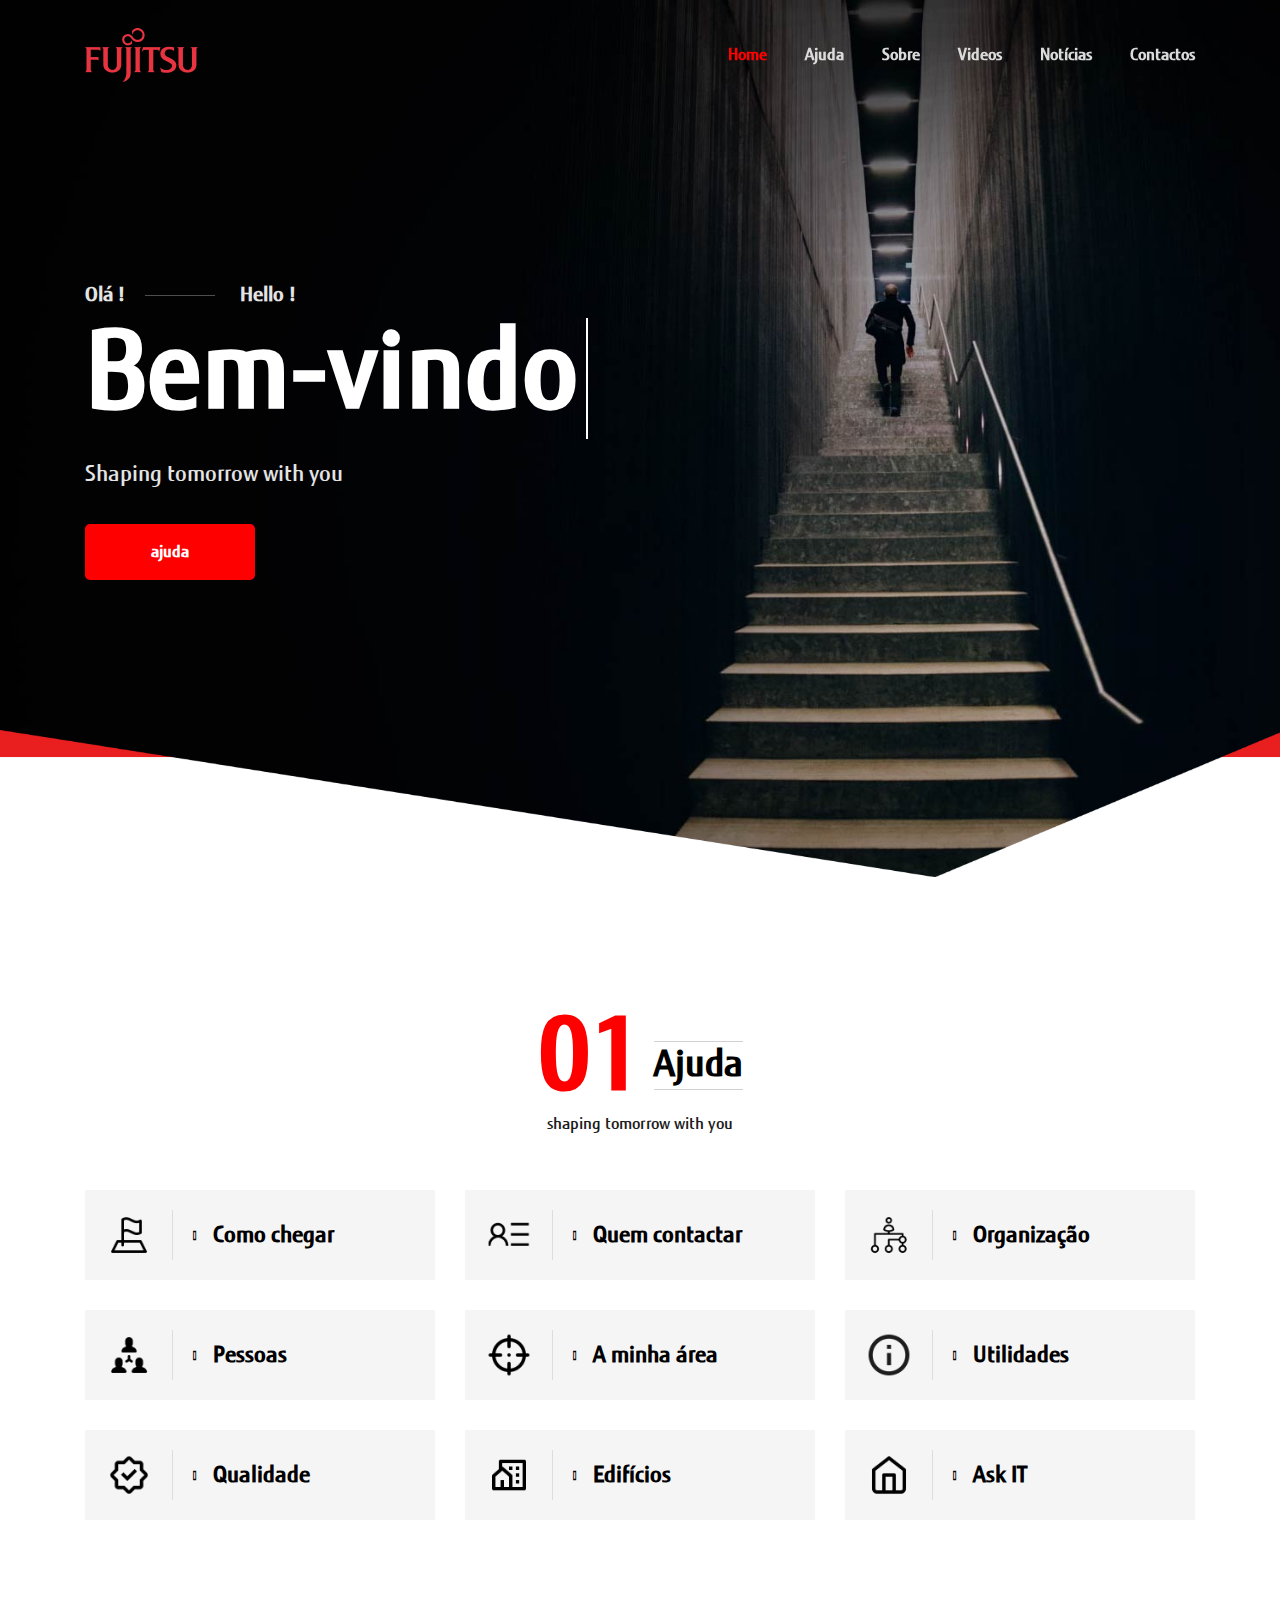
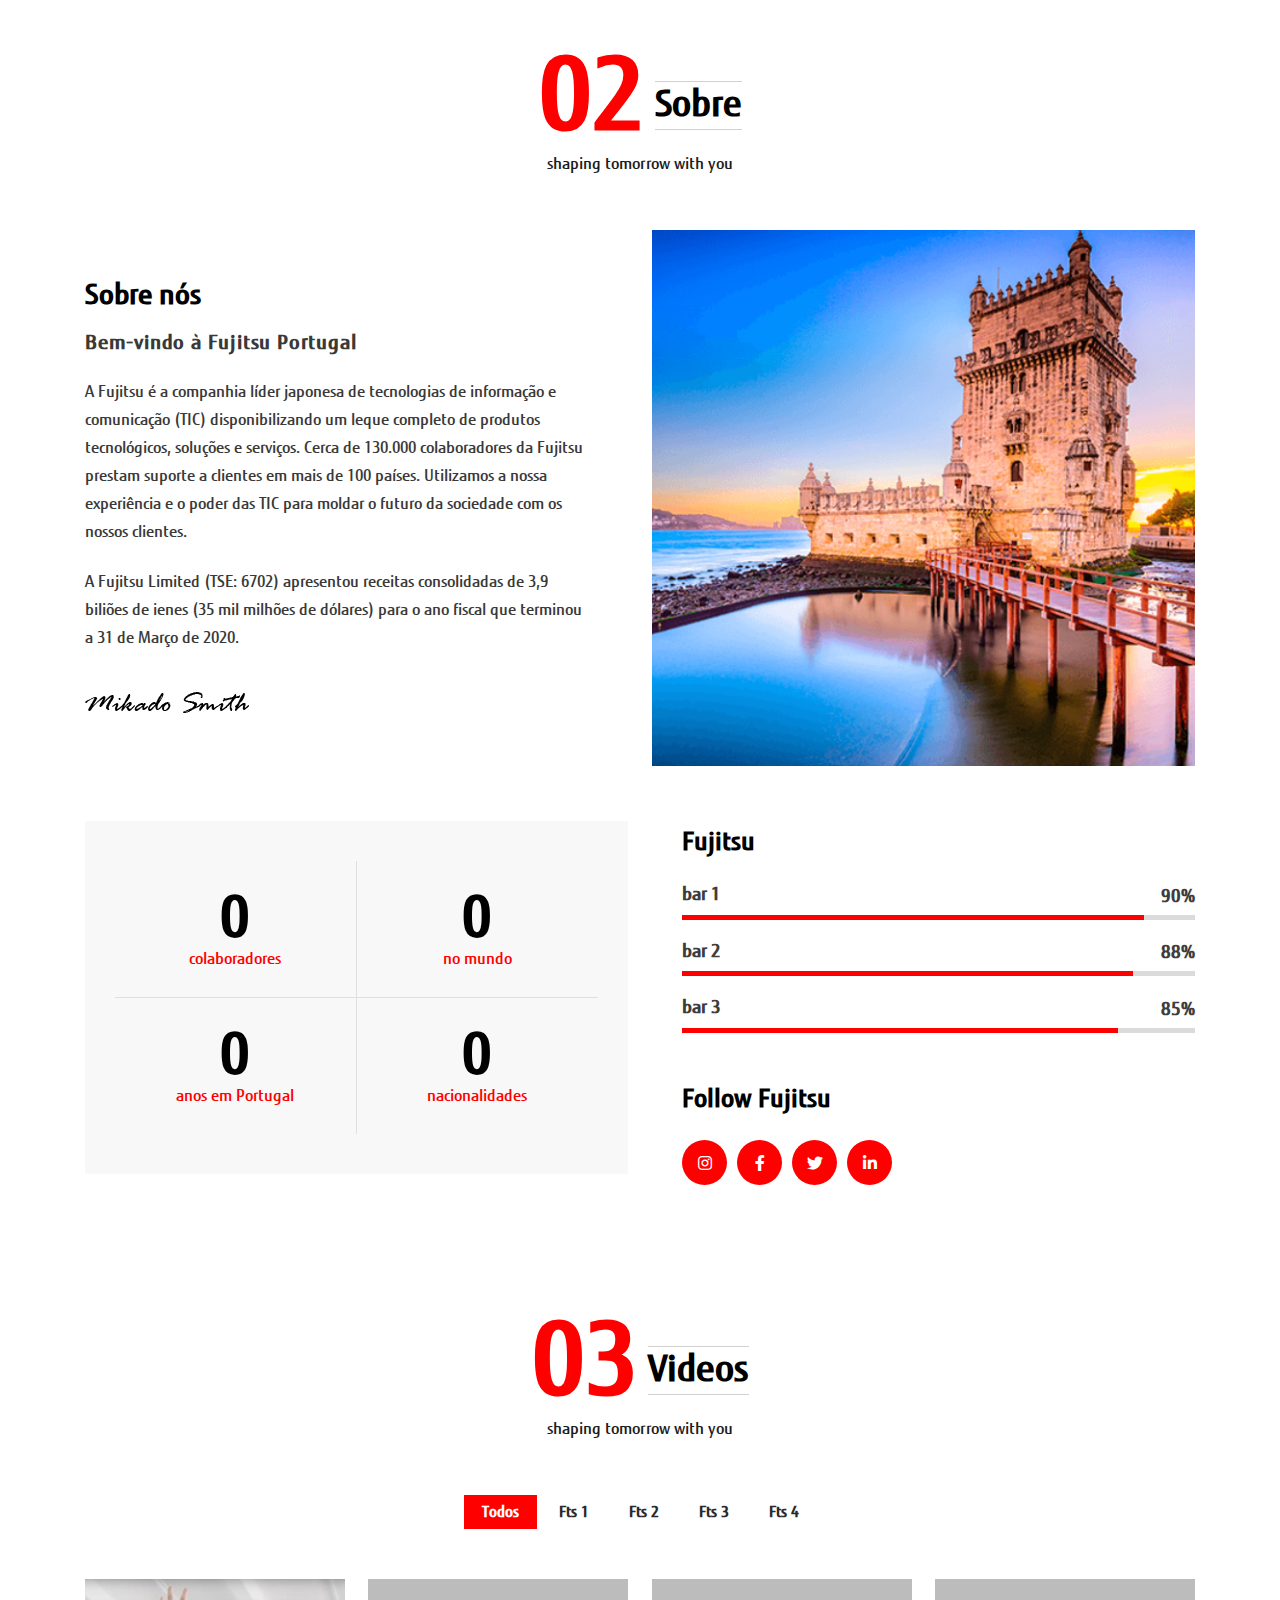
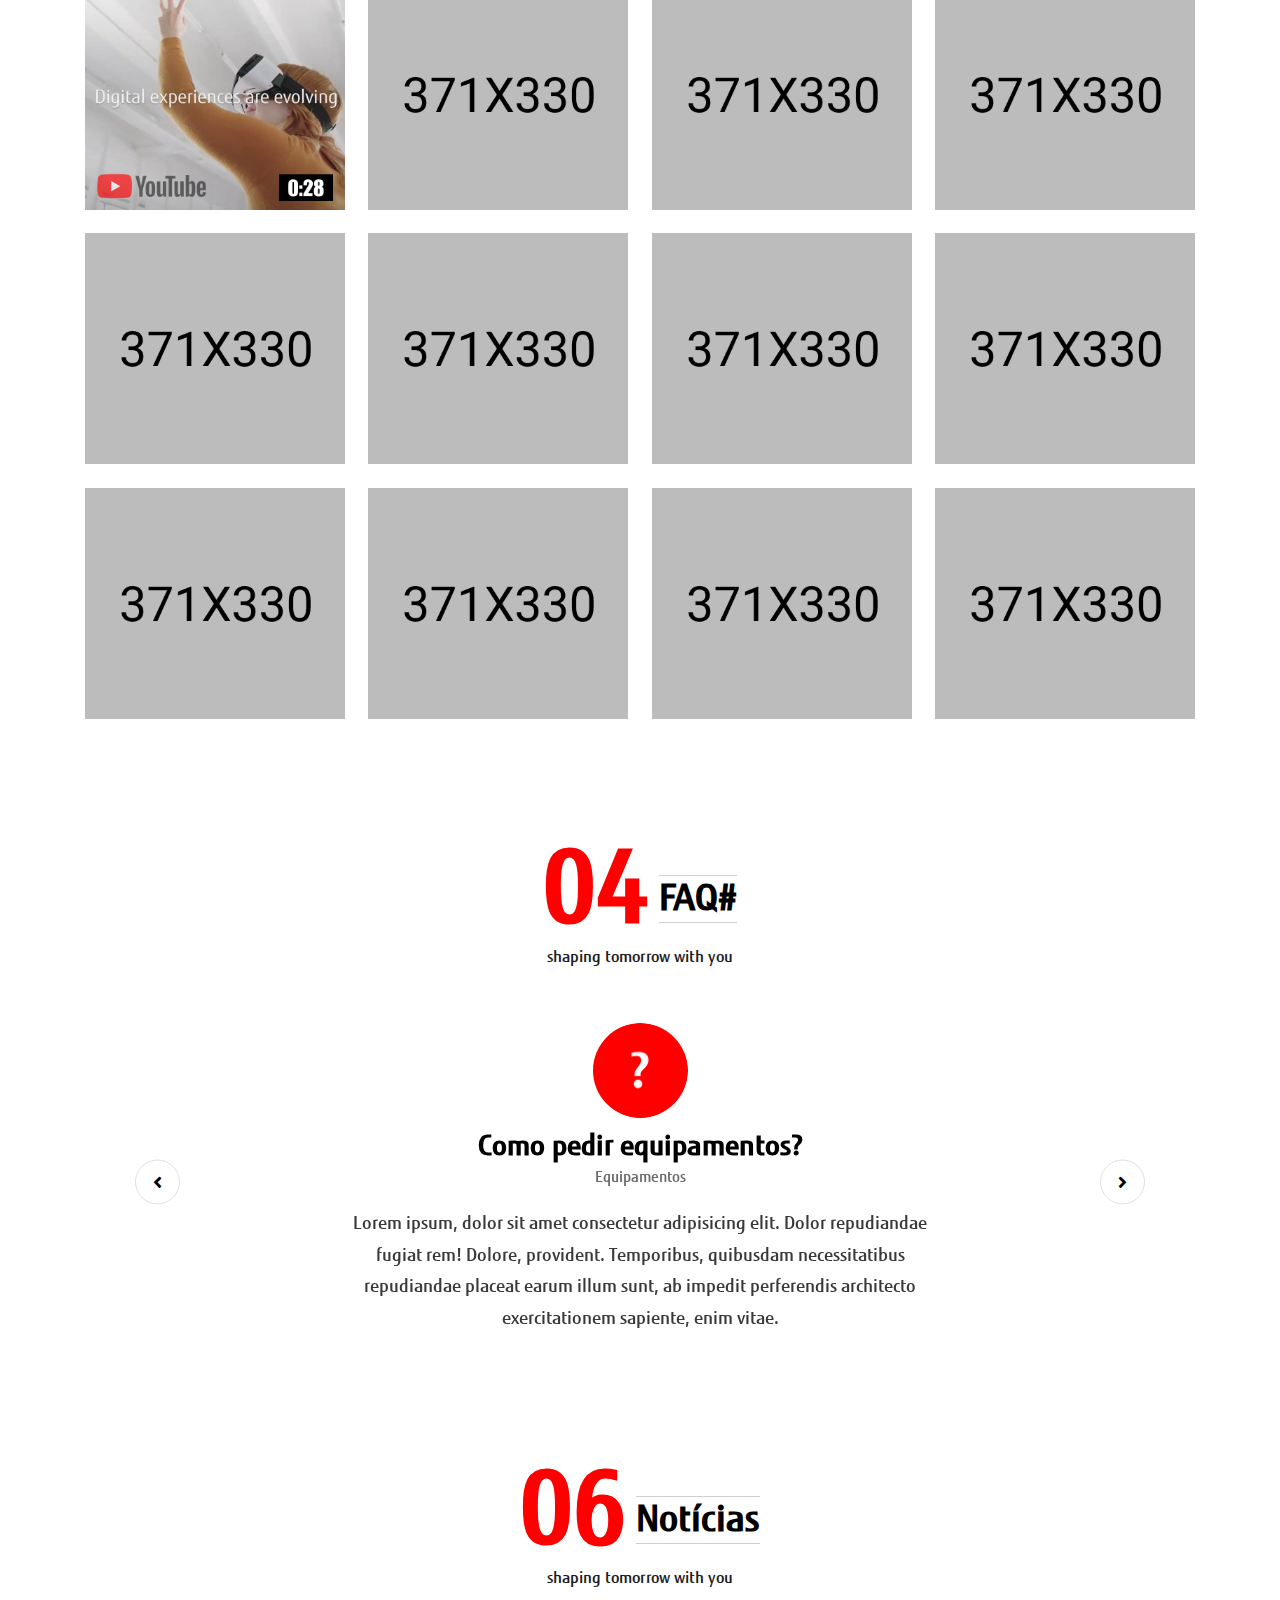
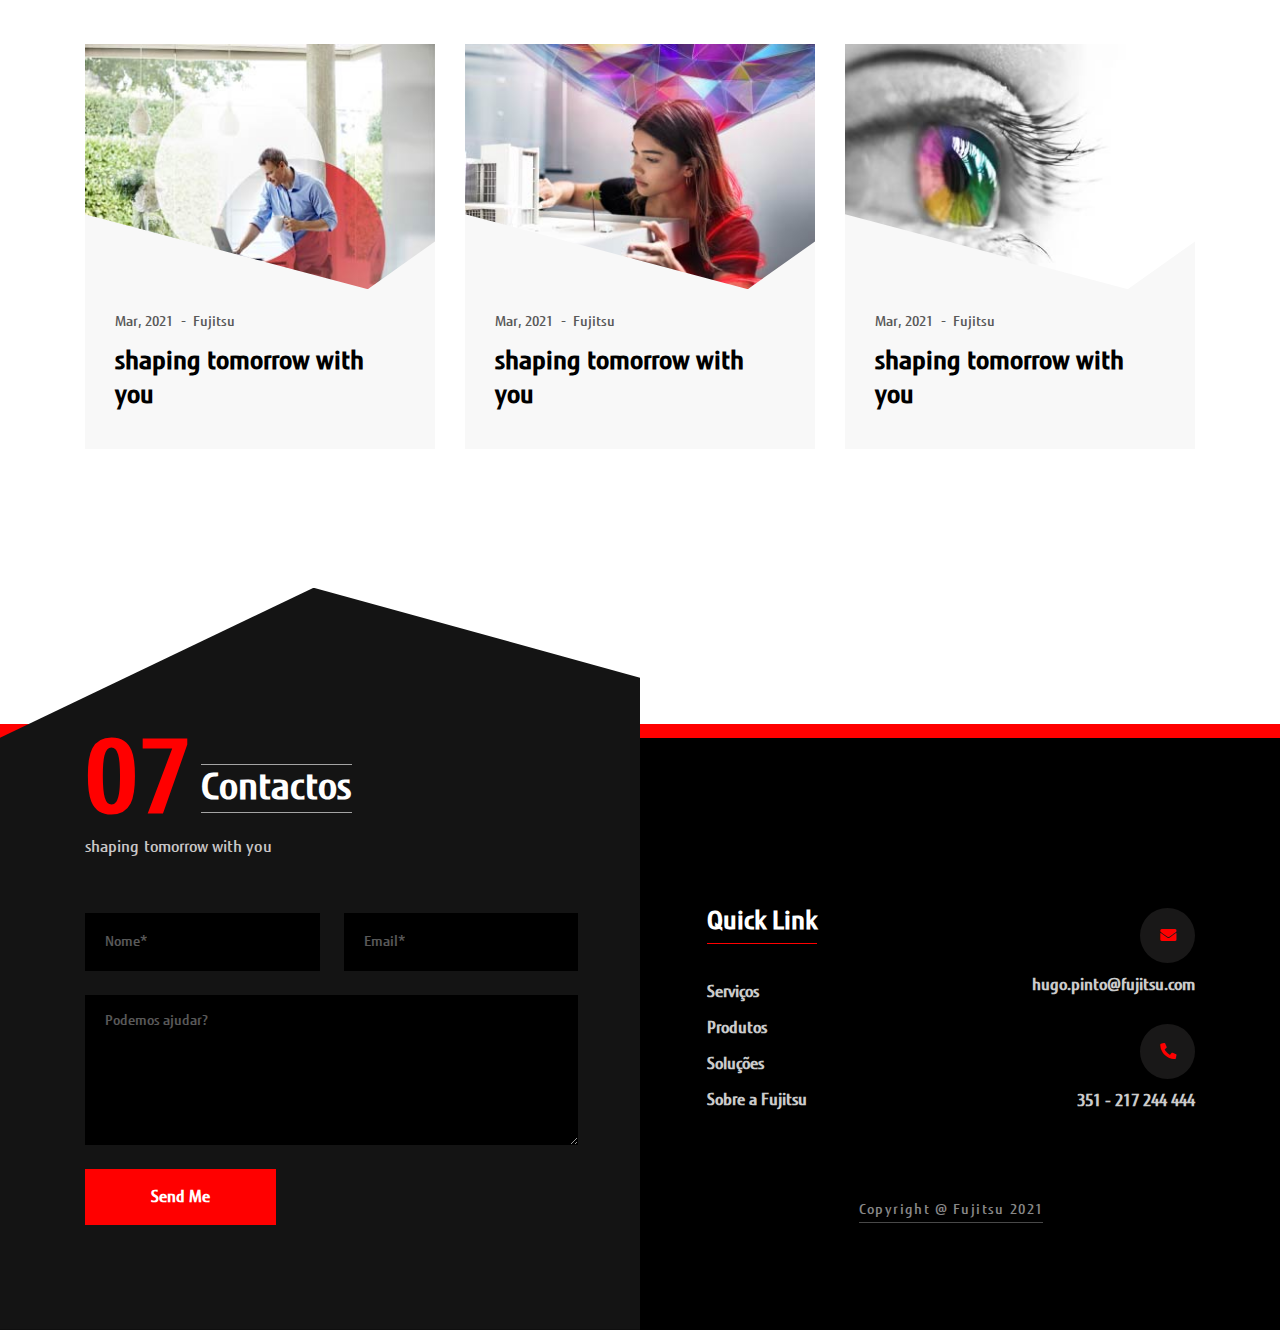
==== Onboarding/index.html @ 0681889c "Commit VIII" ====
<!DOCTYPE html>
<html lang="en">

<head>
	<!-- Basic Page Needs
    ================================================== -->
	<meta charset="utf-8" />
	<meta http-equiv="X-UA-Compatible" content="IE=edge" />

	<!-- Specific Meta
    ================================================== -->
	<meta name="viewport" content="width=device-width, initial-scale=1, maximum-scale=1" />
	<meta name="description" content="Intimate is a One Page Personal & Agency Portfolio Template." />
	<meta name="keywords"
		content="HTML5, Template, Design, agency, blog, business, clean, creative, marketing, modern, multipurpose, portfolio, seo, startup, studio, trending" />

	<!-- Titles
    ================================================== -->
	<title>Fujitsu Onboarding</title>

	<!-- Favicons
    ================================================== -->
	<link rel="shortcut icon" href="assets/images/favicon.png" />
	<link rel="apple-touch-icon" sizes="72x72" href="assets/images/android-icon-72x72.png" />
	<link rel="apple-touch-icon" sizes="114x114" href="assets/images/apple-icon-144x144.png" />

	<!-- Custom Font
	================================================== -->
	<link
		href="https://fonts.googleapis.com/css2?family=Dosis:wght@400;500;600;700;800&family=Inter:wght@400;500;600;700&display=swap"
		rel="stylesheet">

	<!-- CSS
    ================================================== -->
	<link rel="stylesheet" href="assets/css/bootstrap.min.css" />
	<link rel="stylesheet" href="assets/css/owl.carousel.min.css" />
	<link rel="stylesheet" href="assets/css/simple-scrollbar.css" />
	<link rel="stylesheet" href="assets/css/odometer-theme-default.css" />
	<link rel="stylesheet" href="assets/css/fontawesome.all.min.css" />

	<link rel="stylesheet" href="../css/transition.css" />


	<style>
		@font-face {
			src: url(../font/FujitsuSansMedium.ttf);
			font-family: "FujitsuSansMedium";
		}
	</style>

	<!-- This style use for this page -->
	<link rel="stylesheet" href="assets/css/jquery.animatedheadline.css" />

	<link rel="stylesheet" href="assets/css/style.css" />

	<script src="assets/js/modernizr.min.js"></script>
</head>

<body data-bs-spy="scroll" data-bs-target=".navigation-area">
	<!--~~~~~~~~~~~~~~~~~~~~~~~~~~~~~~~~~~~~~~~
		Start Site Header
	~~~~~~~~~~~~~~~~~~~~~~~~~~~~~~~~~~~~~~~~-->
	<header class="site-header default-header-style sticky">
		<div class="container">
			<div class="row align-items-center">
				<div class="col-12">
					<div class="navigation-area">
						<!-- Site Branding -->
						<div class="site-branding">
							<a href="index.html">
								<img src="assets/images/logo/logo.png" alt="Site Logo" />
							</a>
						</div><!--  /.site-branding -->

						<!-- Site Navigation -->
						<div class="site-navigation">
							<nav class="navigation">
								<!-- Main Menu -->
								<div class="menu-wrapper">
									<div class="menu-content">
										<ul class="mainmenu">
											<li>
												<a class="nav-link" href="#hero-block">Home</a>
											</li>
											<li>
												<a class="nav-link" href="#service-block">Ajuda</a>
											</li>
											<li>
												<a class="nav-link" href="#about-block">Sobre</a>
											</li>
											<li>
												<a class="nav-link" href="#portfolio-block">Videos</a>
											</li>
											<li>
												<a class="nav-link" href="#blog-block">Notícias</a>
											</li>
											<li>
												<a class="nav-link" href="#contact-block">Contactos</a>
											</li>
										</ul> <!-- /.menu-list -->
									</div> <!-- /.hours-content-->
								</div><!-- /.menu-wrapper -->
							</nav>
						</div><!-- /.site-navigation -->
						<div class="hamburger-menus">
							<span></span>
							<span></span>
							<span></span>
						</div><!-- /.hamburger-menus -->
					</div><!-- /.navigation-area -->
				</div><!-- /.col-12 -->
			</div><!-- /.row -->
		</div><!-- /.container-fluid -->
		<div class="mobile-sidebar-menu sidebar-menu">
			<!-- 	<div class="overlaybg"></div>-->
		</div>
	</header>
	<!--~~./ end site header ~~-->

	<!--********************************************************-->
	<!--********************* SITE CONTENT *********************-->
	<!--********************************************************-->
	<div class="site-content">
		<!--~~~~~~~~~~~~~~~~~~~~~~~~~~~~~~~~~~~~~~~
				Hero Block
		~~~~~~~~~~~~~~~~~~~~~~~~~~~~~~~~~~~~~~~~-->
		<div id="hero-block" class="hero-block personal-home bg-image text-rotate-version"
			style="background-image: url('assets/images/bg/hero-bg-8_B.jpg');">
			<div class="waves-effect bottom" style="background-image: url('assets/images/others/shape_B.png');">
			</div>
			<div class="container">
				<div class="row">
					<div class="col-lg-9">
						<div class="hero-content-area">
							<div class="hero-desc">
								Olá !<span></span> Hello !
							</div>
							<h1 class="hero-title cd-headline clip">
								<span class="cd-words-wrapper">
									<b class="is-visible">Bem-vindo</b>
									<b>Welcome</b>
								</span>
							</h1>
							<ul class="hero-services">
								<li>Shaping tomorrow with you</li>
							</ul>
							<a href="#service-block" class="btn btn-primary">ajuda</a>

						</div><!-- /.hero-content-area -->
					</div>
				</div>
			</div>
		</div>
		<!-- /.hero-block -->

		<!--~~~~~~~~~~~~~~~~~~~~~~~~~~~~~~~~~~~~~~~
			Start Services Block
		~~~~~~~~~~~~~~~~~~~~~~~~~~~~~~~~~~~~~~~~-->
		<div id="service-block" class="services-block pd-t-170">
			<div class="container container-1200">
				<div class="row justify-content-center">
					<div class="col-lg-8">
						<div class="section-title text-center">
							<h2 class="title-main">
								01 <span>Ajuda</span>
							</h2><!-- /.title-main -->
							<p class="sub-title">shaping tomorrow with you</p>
						</div><!-- /.section-title -->
					</div><!-- /.col-lg-8 -->
				</div><!-- /.row -->

				<div class="row services-items-list gutters-30">
					<div class="col-lg-4 col-md-6">
						<a class="service-item" href="./404.html">
							<div class="service-icon">
								<img src="assets/images/icon/services/1.png" alt="Icon" />
							</div>
							<!-- /.service-icon -->
							<h3 class="title">Como chegar</h3>
						</a>
						<!-- /.service-item -->
					</div>
					<!-- /.col-lg-4 -->
					<div class="col-lg-4 col-md-6">
						<a class="service-item" href="./404.html">
							<div class="service-icon">
								<img src="assets/images/icon/services/2.png" alt="Icon" />
							</div>
							<!-- /.service-icon -->
							<h3 class="title">Quem contactar</h3>
						</a>
						<!-- /.service-item -->
					</div>
					<!-- /.col-lg-4 -->
					<div class="col-lg-4 col-md-6">
						<a class="service-item" href="./404.html">
							<div class="service-icon">
								<img src="assets/images/icon/services/3.png" alt="Icon" />
							</div>
							<!-- /.service-icon -->
							<h3 class="title">Organização</h3>
						</a>
						<!-- /.service-item -->
					</div>
					<!-- /.col-lg-4 -->
					<div class="col-lg-4 col-md-6">
						<a class="service-item" href="./404.html">
							<div class="service-icon">
								<img src="assets/images/icon/services/4.png" alt="Icon" />
							</div>
							<!-- /.service-icon -->
							<h3 class="title">Pessoas</h3>
						</a>
						<!-- /.service-item -->
					</div>
					<!-- /.col-lg-4 -->
					<div class="col-lg-4 col-md-6">
						<a class="service-item" href="./404.html">
							<div class="service-icon">
								<img src="assets/images/icon/services/5.png" alt="Icon" />
							</div>
							<!-- /.service-icon -->
							<h3 class="title">A minha área</h3>
						</a>
						<!-- /.service-item -->
					</div>
					<!-- /.col-lg-4 -->
					<div class="col-lg-4 col-md-6">
						<a class="service-item" href="./404.html">
							<div class="service-icon">
								<img src="assets/images/icon/services/6.png" alt="Icon" />
							</div>
							<!-- /.service-icon -->
							<h3 class="title">Utilidades</h3>
						</a>
						<!-- /.service-item -->
					</div>
					<!-- /.col-lg-4 -->
					<div class="col-lg-4 col-md-6">
						<a class="service-item" href="./404.html">
							<div class="service-icon">
								<img src="assets/images/icon/services/7.png" alt="Icon" />
							</div>
							<!-- /.service-icon -->
							<h3 class="title">Qualidade</h3>
						</a>
						<!-- /.service-item -->
					</div>
					<!-- /.col-lg-4 -->
					<div class="col-lg-4 col-md-6">
						<a class="service-item" href="./404.html">
							<div class="service-icon">
								<img src="assets/images/icon/services/8.png" alt="Icon" />
							</div>
							<!-- /.service-icon -->
							<h3 class="title">Edifícios</h3>
						</a>
						<!-- /.service-item -->
					</div>
					<!-- /.col-lg-4 -->
					<div class="col-lg-4 col-md-6">
						<a class="service-item" href="./404.html">
							<div class="service-icon">
								<img src="assets/images/icon/services/9.png" alt="Icon" />
							</div>
							<!-- /.service-icon -->
							<h3 class="title">Ask IT</h3>
						</a>
						<!-- /.service-item -->
					</div>
					<!-- /.col-lg-4 -->
				</div><!-- /.row -->
			</div><!-- /.container -->
		</div>
		<!--~~./ end services block ~~-->

		<!--~~~~~~~~~~~~~~~~~~~~~~~~~~~~~~~~~~~~~~~
			Start About Us Block
		~~~~~~~~~~~~~~~~~~~~~~~~~~~~~~~~~~~~~~~~-->
		<div id="about-block" class="about-us-block pd-t-170">
			<div class="container container-1200">
				<div class="row justify-content-center">
					<div class="col-lg-8">
						<div class="section-title text-center">
							<h2 class="title-main">
								02 <span>Sobre</span>
							</h2><!-- /.title-main -->
							<p class="sub-title">shaping tomorrow with you</p>
						</div><!-- /.section-title -->
					</div><!-- /.col-lg-8 -->
				</div><!-- /.row -->

				<div class="row align-items-center flex-column-reverse flex-lg-row mrb-55">
					<div class="col-lg-6">
						<div class="about-content">
							<h3 class="heading">Sobre nós</h3>
							<p class="description">Bem-vindo à Fujitsu Portugal</p>
							<p>A Fujitsu é a companhia líder japonesa de tecnologias de informação e comunicação (TIC)
								disponibilizando um leque completo de produtos tecnológicos, soluções e serviços. Cerca
								de 130.000 colaboradores da Fujitsu prestam suporte a clientes em mais de 100 países.
								Utilizamos a nossa experiência e o poder das TIC para moldar o futuro da sociedade com
								os nossos clientes.</p>
							<p>A Fujitsu Limited (TSE: 6702) apresentou receitas consolidadas de 3,9 biliões de ienes
								(35 mil milhões de dólares) para o ano fiscal que terminou a 31 de Março de 2020.</p>
							<div class="author-sign">
								<img src="assets/images/others/sign.png" alt="Author Sign" />
							</div>
						</div><!-- /.about-content -->
					</div><!-- /.col-lg-6 -->
					<div class="col-lg-6">
						<div class="mock-up-thumb">
							<img src="assets/images/about/about.png" alt="About Mock" />
						</div><!-- /.mock-up-block -->
					</div><!-- /.col-lg-6 -->
				</div><!-- /.row -->

				<div class="row">
					<div class="col-md-6 col-lg-6">
						<div class="fanfact-promo-numbers">
							<div class="promo-number">
								<div class="odometer" data-odometer-final="2100">0</div><!-- /.odometer -->
								<h4 class="promo-title">colaboradores</h4><!-- /.promo-title -->
							</div><!-- /.promo-number -->
							<div class="promo-number">
								<div class="odometer" data-odometer-final="130000">0</div><!-- /.odometer -->
								<h4 class="promo-title">no mundo</h4><!-- /.promo-title -->
							</div><!-- /.promo-number -->
							<div class="promo-number">
								<div class="odometer" data-odometer-final="44">0</div><!-- /.odometer -->
								<h4 class="promo-title">anos em Portugal</h4><!-- /.promo-title -->
							</div><!-- /.promo-number -->
							<div class="promo-number">
								<div class="odometer" data-odometer-final="23">0</div><!-- /.odometer -->
								<h4 class="promo-title">nacionalidades</h4><!-- /.promo-title -->
							</div><!-- /.promo-number -->
						</div><!-- /.fanfact-promo-numbers -->
					</div><!-- /.col-lg-6 -->

					<div class="col-md-6 col-lg-6">
						<div class="skill-with-social">
							<div class="skill-list">
								<h3 class="heading">Fujitsu</h3>
								<div class="single-skill">
									<h3 class="skill-title">bar 1</h3>
									<div class="progress">
										<div class="progress-bar" style="width: 90%">
											<span>90%</span>
										</div>
									</div>
								</div>
								<!-- /.single-skill -->
								<div class="single-skill">
									<h3 class="skill-title">bar 2</h3>
									<div class="progress">
										<div class="progress-bar" style="width: 88%">
											<span>88%</span>
										</div>
									</div>
								</div><!-- /.single-skill -->
								<div class="single-skill">
									<h3 class="skill-title">bar 3</h3>
									<div class="progress">
										<div class="progress-bar" style="width: 85%">
											<span>85%</span>
										</div>
									</div>
								</div><!-- /.single-skill -->
							</div><!-- /.skill-list -->

							<div class="social-status">
								<h3 class="heading">Follow Fujitsu</h3>
								<div class="social-profile-list">
									<a href="#"><i class="fab fa-instagram"></i></a>
									<a href="#"><i class="fab fa-facebook-f"></i></a>
									<a href="#"><i class="fab fa-twitter"></i></a>
									<a href="#"><i class="fab fa-linkedin-in"></i></a>
								</div>
							</div><!-- /.social-status -->
						</div>
					</div>
				</div><!-- /.row -->
			</div><!-- /.container -->
		</div>
		<!--~~./ end about us block ~~-->

		<!--~~~~~~~~~~~~~~~~~~~~~~~~~~~~~~~~~~~~~~~
			Start Portfolio Block
		~~~~~~~~~~~~~~~~~~~~~~~~~~~~~~~~~~~~~~~~-->
		<div id="portfolio-block" class="portfolio-block pd-t-170">
			<div class="container">
				<div class="row justify-content-center">
					<div class="col-lg-8">
						<div class="section-title text-center">
							<h2 class="title-main">
								03 <span>Videos</span>
							</h2><!-- /.title-main -->
							<p class="sub-title">shaping tomorrow with you</p>
						</div><!-- /.section-title -->
					</div><!-- /.col-lg-8 -->
				</div><!-- /.row -->
			</div><!-- /.container -->

			<div class="container custom-container-1650">
				<div class="row">
					<div class="col-12 text-center">
						<ul class="portfolio-filter">
							<li>
								<a href="#" data-filter="*" class="filter active">Todos</a>
							</li>
							<li>
								<a href="#" data-filter=".print" class="filter">fts 1</a>
							</li>
							<li>
								<a href="#" data-filter=".web" class="filter">fts 2</a>
							</li>
							<li>
								<a href="#" data-filter=".mockups" class="filter">fts 3</a>
							</li>
							<li>
								<a href="#" data-filter=".application" class="filter">fts 4</a>
							</li>
						</ul>
					</div><!-- /.col-12 -->
				</div><!-- /.row -->
				<div class="row portfolio-grid gutters-40">
					<div class="item col-lg-4 col-xl-3 col-md-6 application">
						<a class="portfolio-item" href="#">
							<figure class="portfolio-thumb">
								<img src="assets/images/portfolio/1.png" alt="portfolio Item">
							</figure><!-- /.portfolio-thumb -->
							<div class="overlay-wrapper">
								<div class="overlay"></div><!-- /.overlay -->
								<div class="portfolio-info">
									<p class="cat">Fujitsu</p>
									<h3 class="heading">Reimagining Customer Experience</h3>
								</div><!-- /.portfolio-info -->
							</div><!-- /.overlay-wrapper -->
						</a><!-- /.portfolio-item -->
					</div><!-- /.col-xl-3 -->

					<div class="item col-lg-4 col-xl-3 col-md-6 print mockups">
						<a class="portfolio-item" href="#">
							<figure class="portfolio-thumb">
								<img src="assets/images/portfolio/2.png" alt="portfolio Item">
							</figure><!-- /.portfolio-thumb -->
							<div class="overlay-wrapper">
								<div class="overlay"></div><!-- /.overlay -->
								<div class="portfolio-info">
									<p class="cat">Branding</p>
									<h3 class="heading">Creative Design</h3>
								</div><!-- /.portfolio-info -->
							</div><!-- /.overlay-wrapper -->
						</a><!-- /.portfolio-item -->
					</div><!-- /.col-xl-3 -->

					<div class="item col-lg-4 col-xl-3 col-md-6 web">
						<a class="portfolio-item" href="#">
							<figure class="portfolio-thumb">
								<img src="assets/images/portfolio/3.png" alt="portfolio Item">
							</figure><!-- /.portfolio-thumb -->
							<div class="overlay-wrapper">
								<div class="overlay"></div><!-- /.overlay -->
								<div class="portfolio-info">
									<p class="cat">Branding</p>
									<h3 class="heading">Creative Design</h3>
								</div><!-- /.portfolio-info -->
							</div><!-- /.overlay-wrapper -->
						</a><!-- /.portfolio-item -->
					</div><!-- /.col-xl-3 -->

					<div class="item col-lg-4 col-xl-3 col-md-6 mockups">
						<a class="portfolio-item" href="#">
							<figure class="portfolio-thumb">
								<img src="assets/images/portfolio/4.png" alt="portfolio Item">
							</figure><!-- /.portfolio-thumb -->
							<div class="overlay-wrapper">
								<div class="overlay"></div><!-- /.overlay -->
								<div class="portfolio-info">
									<p class="cat">Branding</p>
									<h3 class="heading">Creative Design</h3>
								</div><!-- /.portfolio-info -->
							</div><!-- /.overlay-wrapper -->
						</a><!-- /.portfolio-item -->
					</div><!-- /.col-xl-3 -->

					<div class="item col-lg-4 col-xl-3 col-md-6 print web">
						<a class="portfolio-item" href="#">
							<figure class="portfolio-thumb">
								<img src="assets/images/portfolio/5.png" alt="portfolio Item">
							</figure><!-- /.portfolio-thumb -->
							<div class="overlay-wrapper">
								<div class="overlay"></div><!-- /.overlay -->
								<div class="portfolio-info">
									<p class="cat">Branding</p>
									<h3 class="heading">Creative Design</h3>
								</div><!-- /.portfolio-info -->
							</div><!-- /.overlay-wrapper -->
						</a><!-- /.portfolio-item -->
					</div><!-- /.col-xl-3 -->

					<div class="item col-lg-4 col-xl-3 col-md-6 application">
						<a class="portfolio-item" href="#">
							<figure class="portfolio-thumb">
								<img src="assets/images/portfolio/6.png" alt="portfolio Item">
							</figure><!-- /.portfolio-thumb -->
							<div class="overlay-wrapper">
								<div class="overlay"></div><!-- /.overlay -->
								<div class="portfolio-info">
									<p class="cat">Branding</p>
									<h3 class="heading">Creative Design</h3>
								</div><!-- /.portfolio-info -->
							</div><!-- /.overlay-wrapper -->
						</a><!-- /.portfolio-item -->
					</div><!-- /.col-xl-3 -->

					<div class="item col-lg-4 col-xl-3 col-md-6 mockups">
						<a class="portfolio-item" href="#">
							<figure class="portfolio-thumb">
								<img src="assets/images/portfolio/7.png" alt="portfolio Item">
							</figure><!-- /.portfolio-thumb -->
							<div class="overlay-wrapper">
								<div class="overlay"></div><!-- /.overlay -->
								<div class="portfolio-info">
									<p class="cat">Branding</p>
									<h3 class="heading">Creative Design</h3>
								</div><!-- /.portfolio-info -->
							</div><!-- /.overlay-wrapper -->
						</a><!-- /.portfolio-item -->
					</div><!-- /.col-xl-3 -->

					<div class="item col-lg-4 col-xl-3 col-md-6 print">
						<a class="portfolio-item" href="#">
							<figure class="portfolio-thumb">
								<img src="assets/images/portfolio/8.png" alt="portfolio Item">
							</figure><!-- /.portfolio-thumb -->
							<div class="overlay-wrapper">
								<div class="overlay"></div><!-- /.overlay -->
								<div class="portfolio-info">
									<p class="cat">Branding</p>
									<h3 class="heading">Creative Design</h3>
								</div><!-- /.portfolio-info -->
							</div><!-- /.overlay-wrapper -->
						</a><!-- /.portfolio-item -->
					</div><!-- /.col-xl-3 -->

					<div class="item col-lg-4 col-xl-3 col-md-6 application">
						<a class="portfolio-item" href="#">
							<figure class="portfolio-thumb">
								<img src="assets/images/portfolio/9.png" alt="portfolio Item">
							</figure><!-- /.portfolio-thumb -->
							<div class="overlay-wrapper">
								<div class="overlay"></div><!-- /.overlay -->
								<div class="portfolio-info">
									<p class="cat">Branding</p>
									<h3 class="heading">Creative Design</h3>
								</div><!-- /.portfolio-info -->
							</div><!-- /.overlay-wrapper -->
						</a><!-- /.portfolio-item -->
					</div><!-- /.col-xl-3 -->

					<div class="item col-lg-4 col-xl-3 col-md-6 print mockups">
						<a class="portfolio-item" href="#">
							<figure class="portfolio-thumb">
								<img src="assets/images/portfolio/10.png" alt="portfolio Item">
							</figure><!-- /.portfolio-thumb -->
							<div class="overlay-wrapper">
								<div class="overlay"></div><!-- /.overlay -->
								<div class="portfolio-info">
									<p class="cat">Branding</p>
									<h3 class="heading">Creative Design</h3>
								</div><!-- /.portfolio-info -->
							</div><!-- /.overlay-wrapper -->
						</a><!-- /.portfolio-item -->
					</div><!-- /.col-xl-3 -->

					<div class="item col-lg-4 col-xl-3 col-md-6 application">
						<a class="portfolio-item" href="#">
							<figure class="portfolio-thumb">
								<img src="assets/images/portfolio/11.png" alt="portfolio Item">
							</figure><!-- /.portfolio-thumb -->
							<div class="overlay-wrapper">
								<div class="overlay"></div><!-- /.overlay -->
								<div class="portfolio-info">
									<p class="cat">Branding</p>
									<h3 class="heading">Creative Design</h3>
								</div><!-- /.portfolio-info -->
							</div><!-- /.overlay-wrapper -->
						</a><!-- /.portfolio-item -->
					</div><!-- /.col-xl-3 -->

					<div class="item col-lg-4 col-xl-3 col-md-6 web">
						<a class="portfolio-item" href="#">
							<figure class="portfolio-thumb">
								<img src="assets/images/portfolio/12.png" alt="portfolio Item">
							</figure><!-- /.portfolio-thumb -->
							<div class="overlay-wrapper">
								<div class="overlay"></div><!-- /.overlay -->
								<div class="portfolio-info">
									<p class="cat">Branding</p>
									<h3 class="heading">Creative Design</h3>
								</div><!-- /.portfolio-info -->
							</div><!-- /.overlay-wrapper -->
						</a><!-- /.portfolio-item -->
					</div><!-- /.col-xl-3 -->
				</div><!-- /.row -->
			</div><!-- /.container -->
		</div>
		<!--~~./ end portfolio block ~~-->

		<!--~~~~~~~~~~~~~~~~~~~~~~~~~~~~~~~~~~~~~~~
			Start Testimonial Block
		~~~~~~~~~~~~~~~~~~~~~~~~~~~~~~~~~~~~~~~~-->
		<div id="testimonial-block" class="testimonial-block pd-t-170">
			<div class="container container-1200">
				<div class="row justify-content-center">
					<div class="col-lg-8">
						<div class="section-title text-center">
							<h2 class="title-main">
								04 <span>FAQ#</span>
							</h2><!-- /.title-main -->
							<p class="sub-title">shaping tomorrow with you</p>
						</div><!-- /.section-title -->
					</div><!-- /.col-lg-8 -->
				</div><!-- /.row -->

				<div class="row justify-content-center">
					<div class="col-lg-11">
						<!-- Testimonial Slider -->
						<div class="owl-carousel testimonial-slider carousel-nav-circle carousel-nav-center">
							<div class="testimonial-item">
								<div class="client-area">
									<div class="client-thumb">
										<img src="assets/images/testimonail/1.png" alt="Daniel Watson" />
									</div><!-- /.client-thumb -->
									<div class="client-info">
										<h4 class="client-name">Como pedir equipamentos?</h4>
										<p class="client-designation">
											Equipamentos
										</p>
									</div><!-- /.client-info -->
								</div>
								<div class="details">
									<p>
										Lorem ipsum, dolor sit amet consectetur adipisicing elit. Dolor repudiandae
										fugiat rem! Dolore, provident. Temporibus, quibusdam necessitatibus repudiandae
										placeat earum illum sunt, ab impedit perferendis architecto exercitationem
										sapiente, enim vitae.
									</p>
								</div><!-- /.details -->
							</div><!-- /.testimonial-item -->
							<div class="testimonial-item">
								<div class="client-area">
									<div class="client-thumb">
										<img src="assets/images/testimonail/1.png" alt="Daniel Watson" />
									</div><!-- /.client-thumb -->
									<div class="client-info">
										<h4 class="client-name">Como abrir um incidente?</h4>
										<p class="client-designation">
											Incidentes
										</p>
									</div><!-- /.client-info -->
								</div>
								<div class="details">
									<p>
										Lorem ipsum dolor, sit amet consectetur adipisicing elit. Repudiandae quaerat
										quas aperiam in ratione temporibus.
									</p>
								</div><!-- /.details -->
							</div><!-- /.testimonial-item -->
						</div>
					</div>
				</div>
				<!-- /.row -->
			</div>
			<!-- /.container -->
		</div>
		<!--~~./ end testimonial block ~~-->

		<!--~~~~~~~~~~~~~~~~~~~~~~~~~~~~~~~~~~~~~~~
			Start Latest News Block
		~~~~~~~~~~~~~~~~~~~~~~~~~~~~~~~~~~~~~~~~-->
		<div id="blog-block" class="latest-news-block pd-t-170 pd-b-170">
			<div class="container container-1200 ml-b-30">
				<div class="row justify-content-center">
					<div class="col-lg-8">
						<div class="section-title text-center">
							<h2 class="title-main">
								06 <span>Notícias</span>
							</h2><!-- /.title-main -->
							<p class="sub-title">shaping tomorrow with you</p>
						</div><!-- /.section-title -->
					</div><!-- /.col-lg-8 -->
				</div><!-- /.row -->

				<div class="row latest-news-list gutters-30">
					<div class="col-lg-4 col-md-6">
						<article class="post post-grid">
							<figure class="post-thumb">
								<a href="blog-single.html">
									<img src="assets/images/blog/grid/1.jpg" alt="Blog Image" />
								</a>
							</figure><!-- /.post-thumb -->
							<div class="post-details">
								<div class="entry-meta">
									<div class="entry-date">Mar, 2021</div>
									<!--./ entry-date -->
									<div class="entry-category">
										<a class="cat" href="#">Fujitsu</a>
									</div>
									<!--./ entry-category -->
								</div><!-- /.entry-meta -->
								<h2 class="entry-title">
									<a href="single-post.html">shaping tomorrow with you</a>
								</h2><!-- /.entry-title -->
							</div><!-- /.post-details -->
						</article> <!-- /.post -->
					</div>

					<div class="col-lg-4 col-md-6">
						<article class="post post-grid">
							<figure class="post-thumb">
								<a href="blog-single.html">
									<img src="assets/images/blog/grid/2.jpg" alt="Blog Image" />
								</a>
							</figure><!-- /.post-thumb -->
							<div class="post-details">
								<div class="entry-meta">
									<div class="entry-date">Mar, 2021</div>
									<!--./ entry-date -->
									<div class="entry-category">
										<a class="cat" href="#">Fujitsu</a>
									</div>
									<!--./ entry-category -->
								</div><!-- /.entry-meta -->
								<h2 class="entry-title">
									<a href="single-post.html">shaping tomorrow with you</a>
								</h2><!-- /.entry-title -->
							</div><!-- /.post-details -->
						</article> <!-- /.post -->
					</div>

					<div class="col-lg-4 col-md-6">
						<article class="post post-grid">
							<figure class="post-thumb">
								<a href="blog-single.html">
									<img src="assets/images/blog/grid/3.jpg" alt="Blog Image" />
								</a>
							</figure><!-- /.post-thumb -->
							<div class="post-details">
								<div class="entry-meta">
									<div class="entry-date">Mar, 2021</div>
									<!--./ entry-date -->
									<div class="entry-category">
										<a class="cat" href="#">Fujitsu</a>
									</div>
									<!--./ entry-category -->
								</div><!-- /.entry-meta -->
								<h2 class="entry-title">
									<a href="single-post.html">shaping tomorrow with you</a>
								</h2><!-- /.entry-title -->
							</div><!-- /.post-details -->
						</article> <!-- /.post -->
					</div>
				</div><!-- /.row -->
			</div><!-- /.container -->
		</div>
		<!--~~./ end latest news block ~~-->

		<!--~~~~~~~~~~~~~~~~~~~~~~~~~~~~~~~~~~~~~~~
			Start Site Footer
		~~~~~~~~~~~~~~~~~~~~~~~~~~~~~~~~~~~~~~~~-->
		<footer id="contact-block" class="site-footer">
			<div class="container">
				<div class="row">
					<div class="col-lg-6">
						<div class="contact-block">
							<div class="section-title">
								<h2 class="title-main">
									07 <span>Contactos</span>
								</h2><!-- /.title-main -->
								<p class="sub-title">shaping tomorrow with you</p>
							</div><!-- /.section-title -->
							<div class="contact-form-area">
								<form id="contact_form" class="contact-form" action="#">
									<div class="row gx-4">
										<div class="col-lg-6 col-md-6">
											<div class="form-group">
												<input id="name" name="name" type="text" class="form-control"
													placeholder="Nome*">
											</div>
										</div>
										<!--./ col-lg-6-->
										<div class="col-lg-6 col-md-6">
											<div class="form-group">
												<input class="form-control" id="email" name="email" type="email"
													placeholder="Email*">
											</div>
										</div>
										<!--./ col-lg-6 -->
										<div class="col-12">
											<div class="form-group">
												<textarea id="message" name="message" class="form-control" rows="4"
													placeholder="Podemos ajudar?"></textarea>
											</div>
										</div><!-- /.col-12 -->
										<div class="col-12">
											<button type="submit" class="btn btn-primary">Send Me</button>
										</div>
										<!--./ col-lg-6 -->
									</div><!-- /.row -->
								</form><!-- /.contact-form -->
							</div><!-- /.contact-form-area -->
						</div>
					</div>
					<div class="col-lg-6">
						<div class="footer-content-wrapper">
							<div class="footer-widget-area">
								<div class="row">
									<!--~~~~~ Start Widget Links ~~~~~-->
									<div class="col-lg-6 col-md-6">
										<aside class="widget widget_links">
											<h2 class="widget-title"><span>Quick Link</span></h2>
											<div class="widget-content">
												<ul>
													<li><a href="https://www.fujitsu.com/pt/services/">Serviços</a></li>
													<li><a href="https://www.fujitsu.com/pt/products/">Produtos</a></li>
													<li><a href="https://www.fujitsu.com/pt/solutions/">Soluções</a>
													</li>
													<li><a href="https://www.fujitsu.com/pt/about/">Sobre a Fujitsu</a>
													</li>
												</ul>
											</div>
										</aside>
									</div>
									<!--~./ end links widget ~-->
									<!--~~~~~ Start Widget Links ~~~~~-->
									<div class="col-lg-6 col-md-6">
										<aside class="widget widget_contact">
											<div class="widget-content">
												<div class="single-contact-info">
													<div class="icon">
														<i class="fas fa-envelope"></i>
													</div>
													<p><a
															href="mailto:hugo.pinto@fujitsu.com">hugo.pinto@fujitsu.com</a>
													</p>
												</div><!-- /.single-contact-info -->
												<div class="single-contact-info">
													<div class="icon">
														<i class="fas fa-phone-alt"></i>
													</div>
													<p>351 - 217 244 444</p>
												</div><!-- /.single-contact-info -->
											</div>
										</aside>
									</div>
									<!--~./ end links widget ~-->
								</div>
							</div>
							<!--~./ end footer widgets area ~-->
							<div class="copyright-text text-center">
								<p>Copyright @ <a href="#">Fujitsu </a> 2021</p>
							</div>
							<!--~./ end copyright text ~-->
						</div>
					</div>
				</div>
			</div>
		</footer>
		<!--~./ end site footer ~-->
	</div>
	<!--~~./ end site content ~~-->

	<!-- All The JS Files
			================================================== -->
	<script src="assets/js/jquery.js"></script>
	<script src="assets/js/popper.min.js"></script>
	<script src="assets/js/bootstrap.min.js"></script>
	<script src="assets/js/plugins.js"></script>
	<script src="assets/js/imagesloaded.pkgd.min.js"></script>
	<script src="assets/js/simple-scrollbar.min.js"></script>
	<script src="assets/js/background-parallax.js"></script>
	<script src="assets/js/theia-sticky-sidebar.min.js"></script>
	<script src="assets/js/ResizeSensor.min.js"></script>
	<script src="assets/js/owl.carousel.min.js"></script>
	<script src="assets/js/isotope.pkgd.min.js"></script>
	<script src="assets/js/packery-mode.pkgd.min.js"></script>
	<script src="assets/js/scrolla.jquery.min.js"></script>
	<script src="assets/js/odometer.min.js"></script>
	<script src="assets/js/isInViewport.jquery.js"></script>
	<script src="assets/js/contact.js"></script>
	<script src="assets/js/main.js"></script><!-- main-js -->

	<!-- This script use for this page -->
	<script src="assets/js/heandline.js"></script>


	<!-- REQUEST FULL SCREEN MODE -->
	<script>
		function getFullscreenElement() {
			return document.fullscreenElement ||
				document.webkitfullscreenElement ||
				document.mozfullscreenElement ||
				document.msfullscreenElement;
		}

		function toggleFullscreen() {
			if (getFullscreenElement()) {
				document.exitFullscreen();
			} else {
				document.documentElement.requestFullscreen().catch(console.log);
			}
		}

		document.addEventListener("dblclick", () => {
			toggleFullscreen();
		});

		document.addEventListener("fullscreenchange", () => {
			console.log("full Screen Changed !")
		})
	</script>



</body>

</html>
---- Onboarding/assets/css/simple-scrollbar.css ----
.ss-wrapper {
  overflow: hidden;
  width: 100%;
  height: 100%;
  position: relative;
  z-index: 1;
  float: left;
}

.ss-content {
  height: 100%;
  width: calc(100% + 18px);
  padding: 0 0 0 0;
  position: relative;
  overflow-x: auto;
  overflow-y: scroll;
  box-sizing: border-box;
}

.ss-content.rtl {
  width: calc(100% + 18px);
  right: auto;
}

.ss-scroll {
  position: relative;
  background: rgba(0, 0, 0, 0.1);
  width: 9px;
  border-radius: 4px;
  top: 0;
  z-index: 2;
  cursor: pointer;
  opacity: 0;
  transition: opacity 0.25s linear;
}

.ss-hidden {
  display: none;
}

.ss-container:hover .ss-scroll,
.ss-container:active .ss-scroll {
  opacity: 1;
}

.ss-grabbed {
  -o-user-select: none;
  -ms-user-select: none;
  -moz-user-select: none;
  -webkit-user-select: none;
  user-select: none;
}
---- Onboarding/assets/css/odometer-theme-default.css ----
.odometer.odometer-auto-theme, .odometer.odometer-theme-default {
  display: inline-block;
  vertical-align: middle;
  position: relative;
}
.odometer.odometer-auto-theme .odometer-digit, .odometer.odometer-theme-default .odometer-digit {
  display: inline-block;
  vertical-align: middle;
  position: relative;
}
.odometer.odometer-auto-theme .odometer-digit .odometer-digit-spacer, .odometer.odometer-theme-default .odometer-digit .odometer-digit-spacer {
  display: inline-block;
  vertical-align: middle;
  visibility: hidden;
}
.odometer.odometer-auto-theme .odometer-digit .odometer-digit-inner, .odometer.odometer-theme-default .odometer-digit .odometer-digit-inner {
  text-align: left;
  display: block;
  position: absolute;
  top: 0;
  left: 0;
  right: 0;
  bottom: 0;
  overflow: hidden;
}
.odometer.odometer-auto-theme .odometer-digit .odometer-ribbon, .odometer.odometer-theme-default .odometer-digit .odometer-ribbon {
  display: block;
}
.odometer.odometer-auto-theme .odometer-digit .odometer-ribbon-inner, .odometer.odometer-theme-default .odometer-digit .odometer-ribbon-inner {
  display: block;
  -webkit-backface-visibility: hidden;
}
.odometer.odometer-auto-theme .odometer-digit .odometer-value, .odometer.odometer-theme-default .odometer-digit .odometer-value {
  display: block;
  -webkit-transform: translateZ(0);
}
.odometer.odometer-auto-theme .odometer-digit .odometer-value.odometer-last-value, .odometer.odometer-theme-default .odometer-digit .odometer-value.odometer-last-value {
  position: absolute;
}
.odometer.odometer-auto-theme.odometer-animating-up .odometer-ribbon-inner, .odometer.odometer-theme-default.odometer-animating-up .odometer-ribbon-inner {
  -webkit-transition: -webkit-transform 2s;
  -moz-transition: -moz-transform 2s;
  -ms-transition: -ms-transform 2s;
  -o-transition: -o-transform 2s;
  transition: transform 2s;
}
.odometer.odometer-auto-theme.odometer-animating-up.odometer-animating .odometer-ribbon-inner, .odometer.odometer-theme-default.odometer-animating-up.odometer-animating .odometer-ribbon-inner {
  -webkit-transform: translateY(-100%);
  -moz-transform: translateY(-100%);
  -ms-transform: translateY(-100%);
  -o-transform: translateY(-100%);
  transform: translateY(-100%);
}
.odometer.odometer-auto-theme.odometer-animating-down .odometer-ribbon-inner, .odometer.odometer-theme-default.odometer-animating-down .odometer-ribbon-inner {
  -webkit-transform: translateY(-100%);
  -moz-transform: translateY(-100%);
  -ms-transform: translateY(-100%);
  -o-transform: translateY(-100%);
  transform: translateY(-100%);
}
.odometer.odometer-auto-theme.odometer-animating-down.odometer-animating .odometer-ribbon-inner, .odometer.odometer-theme-default.odometer-animating-down.odometer-animating .odometer-ribbon-inner {
  -webkit-transition: -webkit-transform 2s;
  -moz-transition: -moz-transform 2s;
  -ms-transition: -ms-transform 2s;
  -o-transition: -o-transform 2s;
  transition: transform 2s;
  -webkit-transform: translateY(0);
  -moz-transform: translateY(0);
  -ms-transform: translateY(0);
  -o-transform: translateY(0);
  transform: translateY(0);
}

.odometer.odometer-auto-theme, .odometer.odometer-theme-default {
/*  font-family: "Helvetica Neue", sans-serif;*/
  /*line-height: 1.1em;*/
}
.odometer.odometer-auto-theme .odometer-value, .odometer.odometer-theme-default .odometer-value {
  text-align: center;
}
---- css/transition.css ----
.site-content {
    animation: transitionIn 0.75s;
}

@keyframes transitionIn {
    from {
        opacity: 0;
        transform: rotateX(-10px);
    }

    to {
        opacity: 1;
        transform: rotateX(0);
    }
}
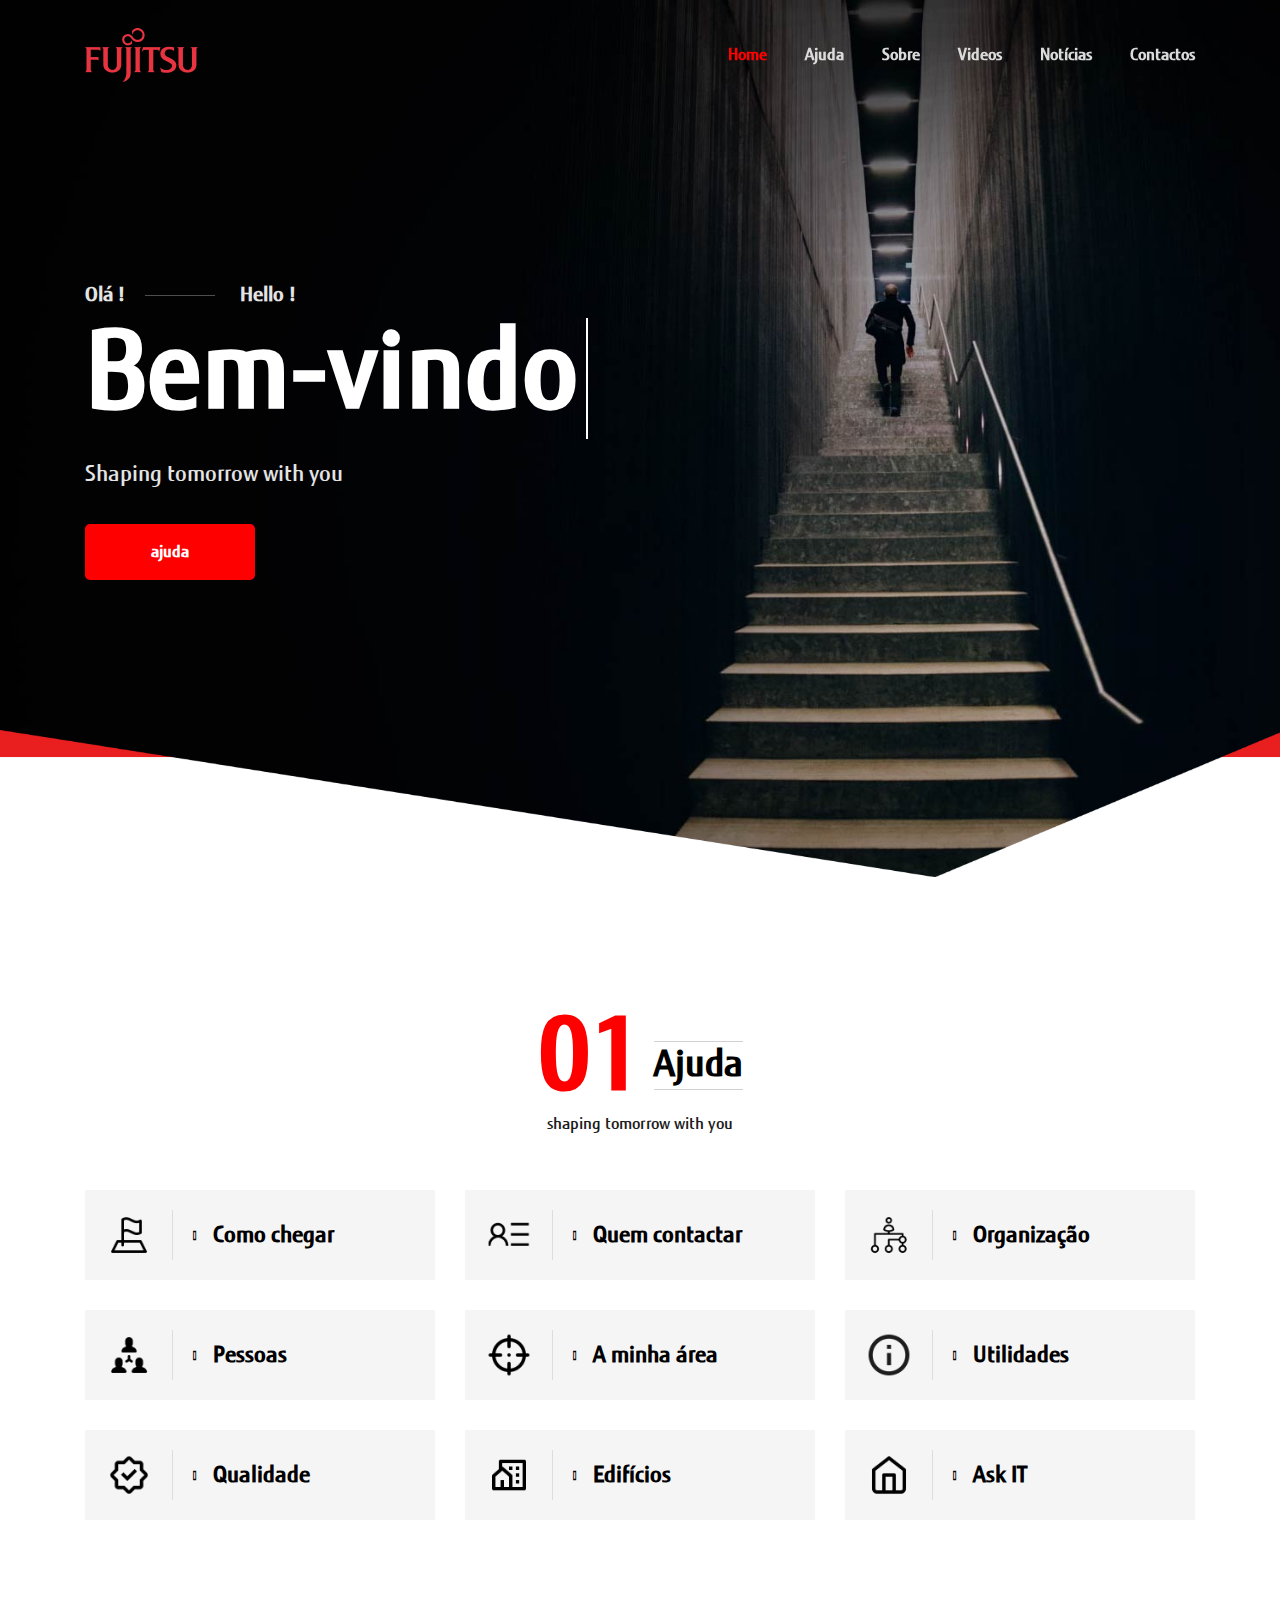
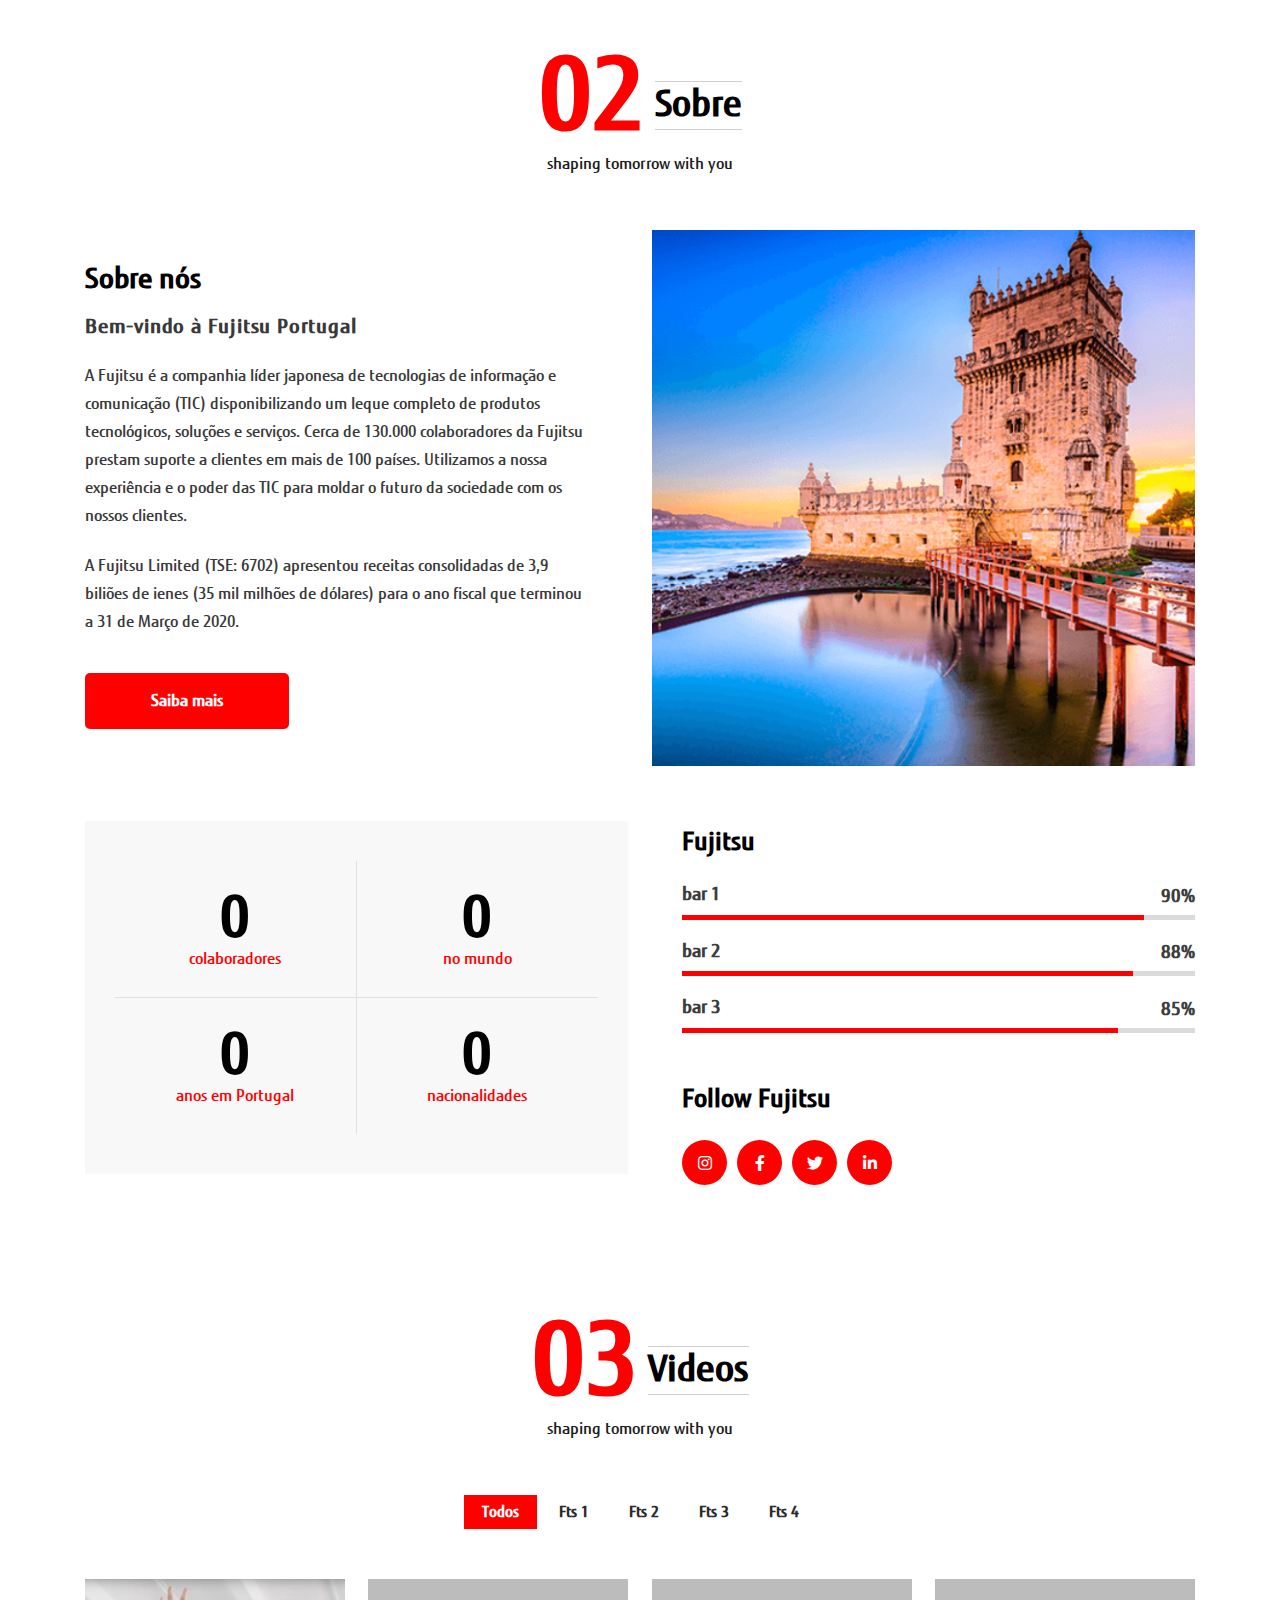
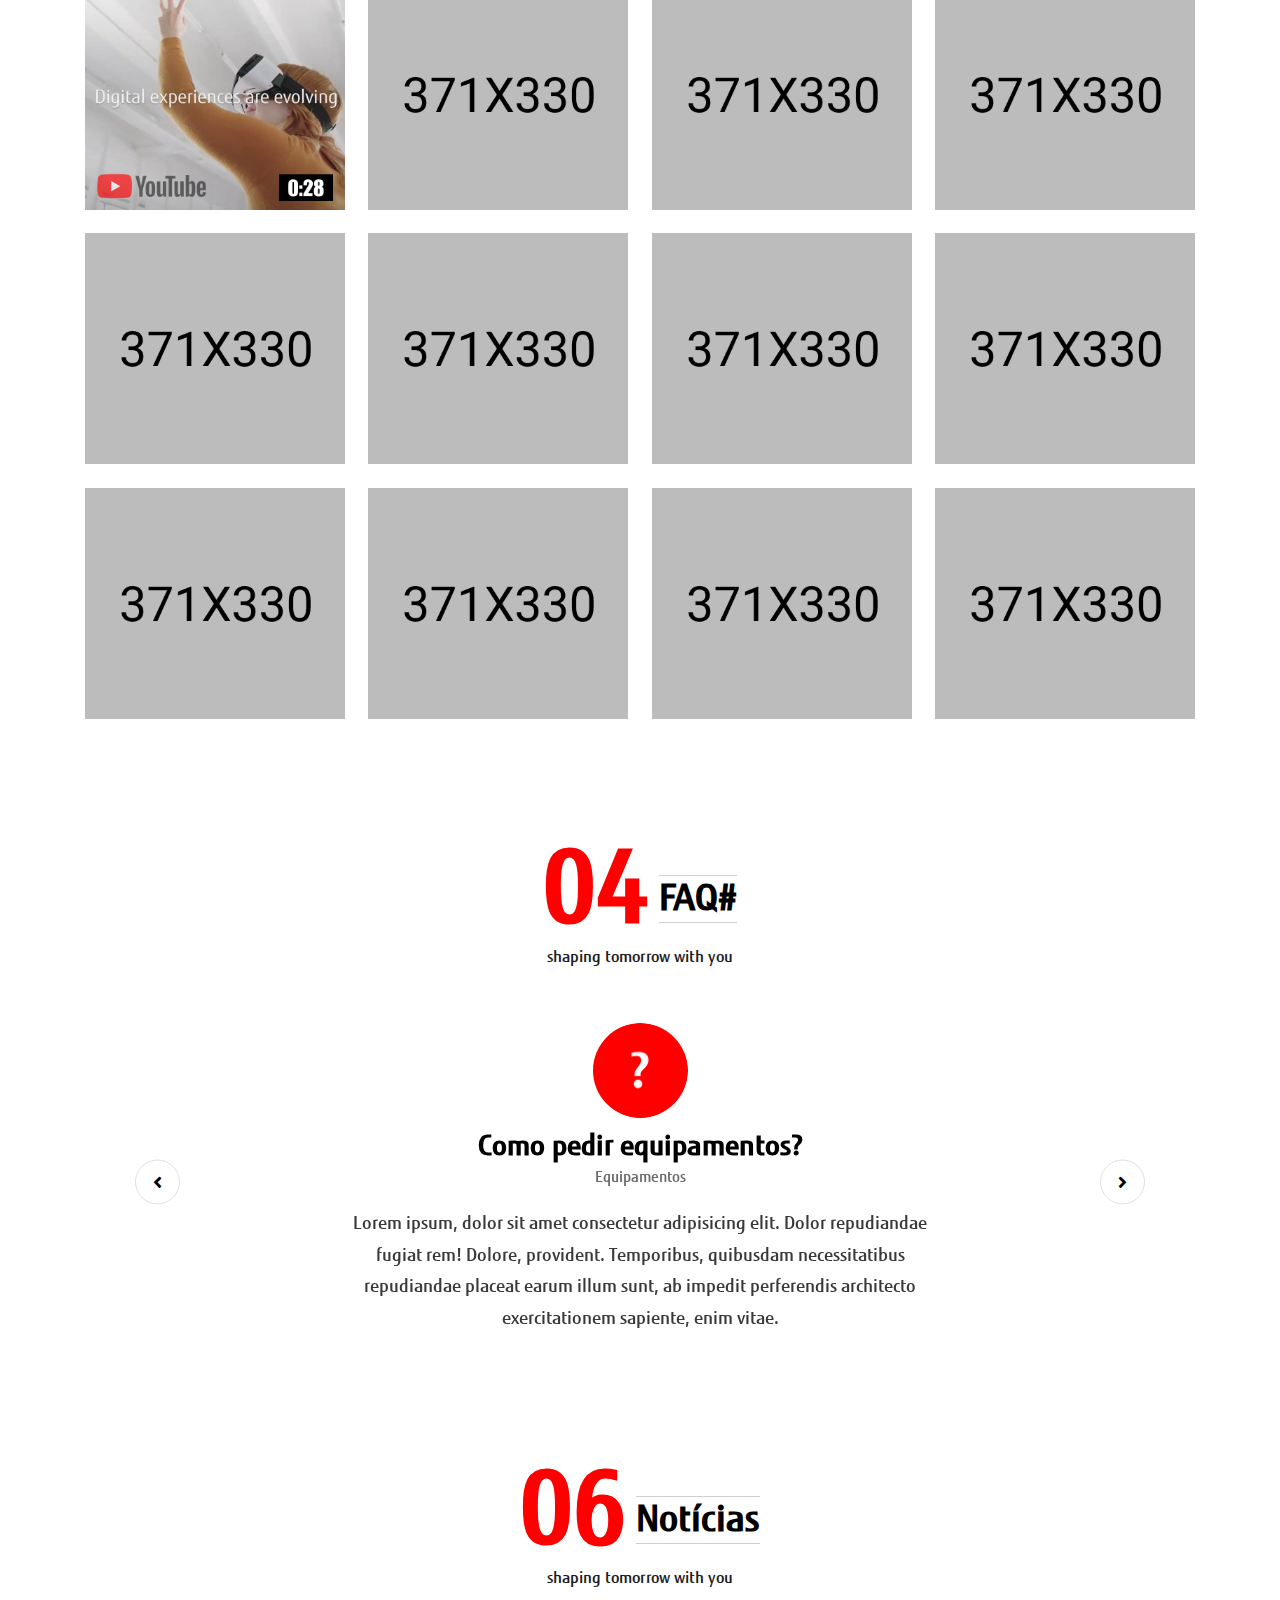
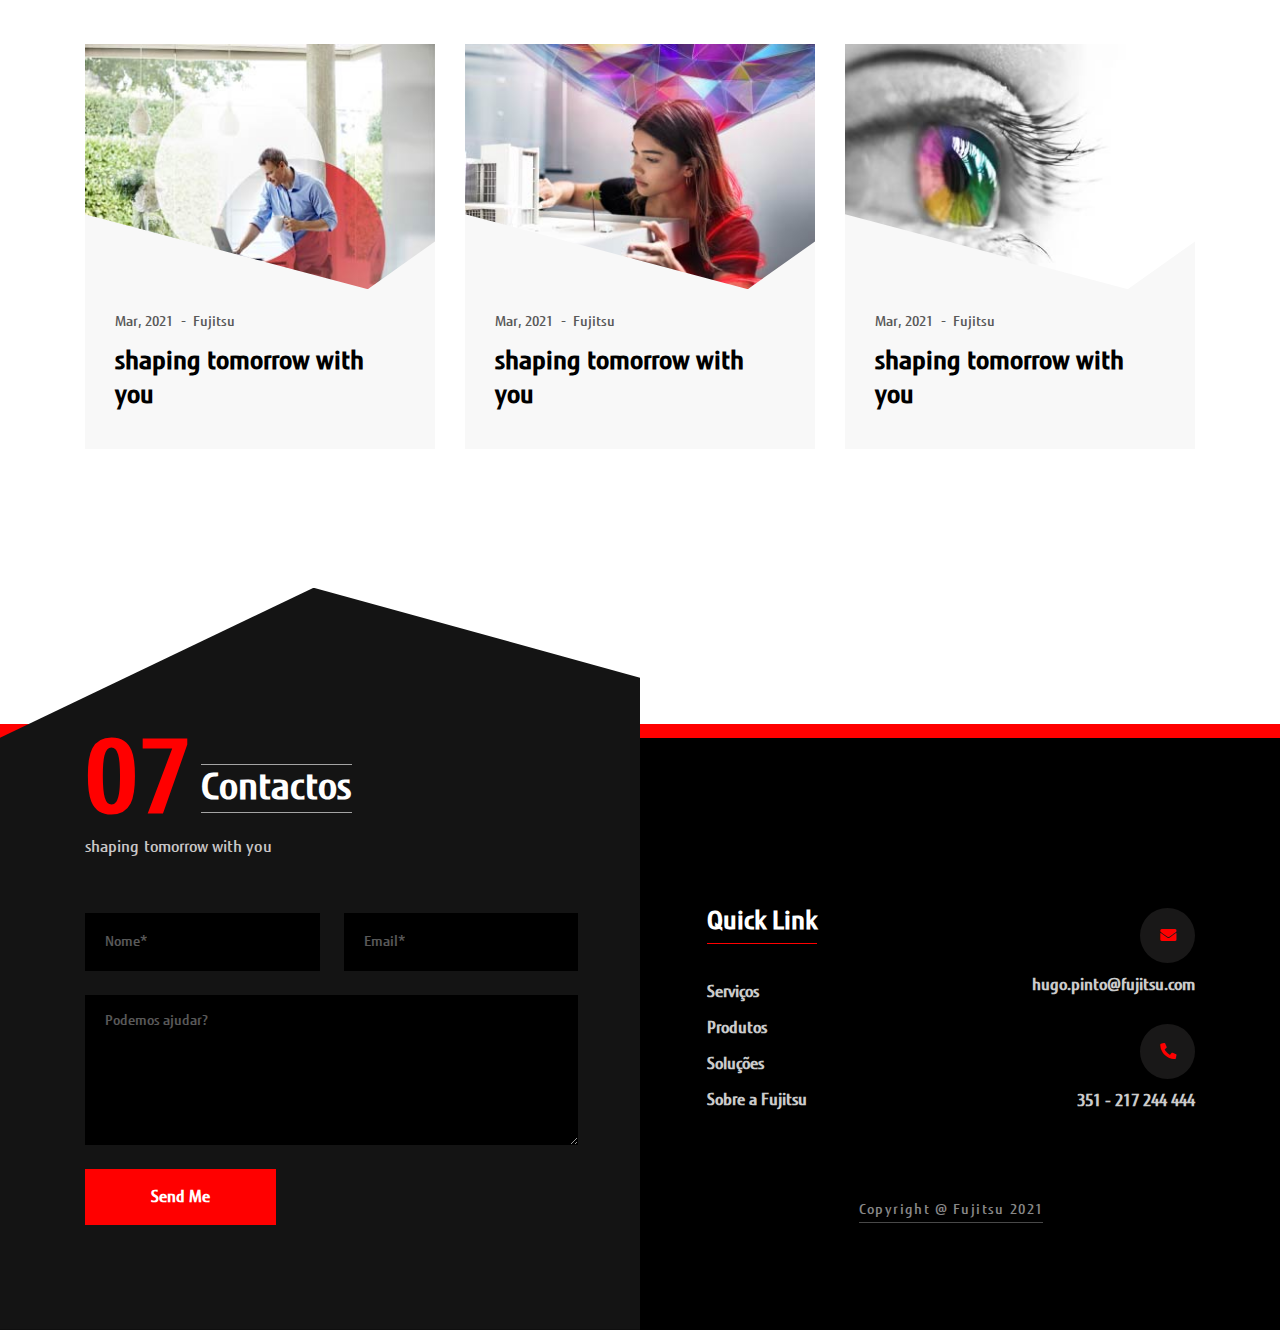
==== commit 5276e601: "Commit IX" ====
--- a/Onboarding/index.html
+++ b/Onboarding/index.html
@@ -11,8 +11,7 @@
     ================================================== -->
 	<meta name="viewport" content="width=device-width, initial-scale=1, maximum-scale=1" />
 	<meta name="description" content="Intimate is a One Page Personal & Agency Portfolio Template." />
-	<meta name="keywords"
-		content="HTML5, Template, Design, agency, blog, business, clean, creative, marketing, modern, multipurpose, portfolio, seo, startup, studio, trending" />
+	<meta name="keywords" content="HTML5,Design, business, clean" />
 
 	<!-- Titles
     ================================================== -->
@@ -171,7 +170,7 @@
 
 				<div class="row services-items-list gutters-30">
 					<div class="col-lg-4 col-md-6">
-						<a class="service-item" href="./404.html">
+						<a class="service-item" href="./blog.html">
 							<div class="service-icon">
 								<img src="assets/images/icon/services/1.png" alt="Icon" />
 							</div>
@@ -303,7 +302,8 @@
 							<p>A Fujitsu Limited (TSE: 6702) apresentou receitas consolidadas de 3,9 biliões de ienes
 								(35 mil milhões de dólares) para o ano fiscal que terminou a 31 de Março de 2020.</p>
 							<div class="author-sign">
-								<img src="assets/images/others/sign.png" alt="Author Sign" />
+								<a href="./single-post.html" class="btn btn-primary" style="border-radius: 5px;">Saiba
+									mais</a>
 							</div>
 						</div><!-- /.about-content -->
 					</div><!-- /.col-lg-6 -->
--- a/Onboarding/assets/css/style.css
+++ b/Onboarding/assets/css/style.css
@@ -7720,6 +7720,7 @@
 }
 
 .page-title-area .page-title {
+  margin-top: 66px;
   margin-bottom: 2px;
   font-size: 32px;
   text-transform: capitalize;
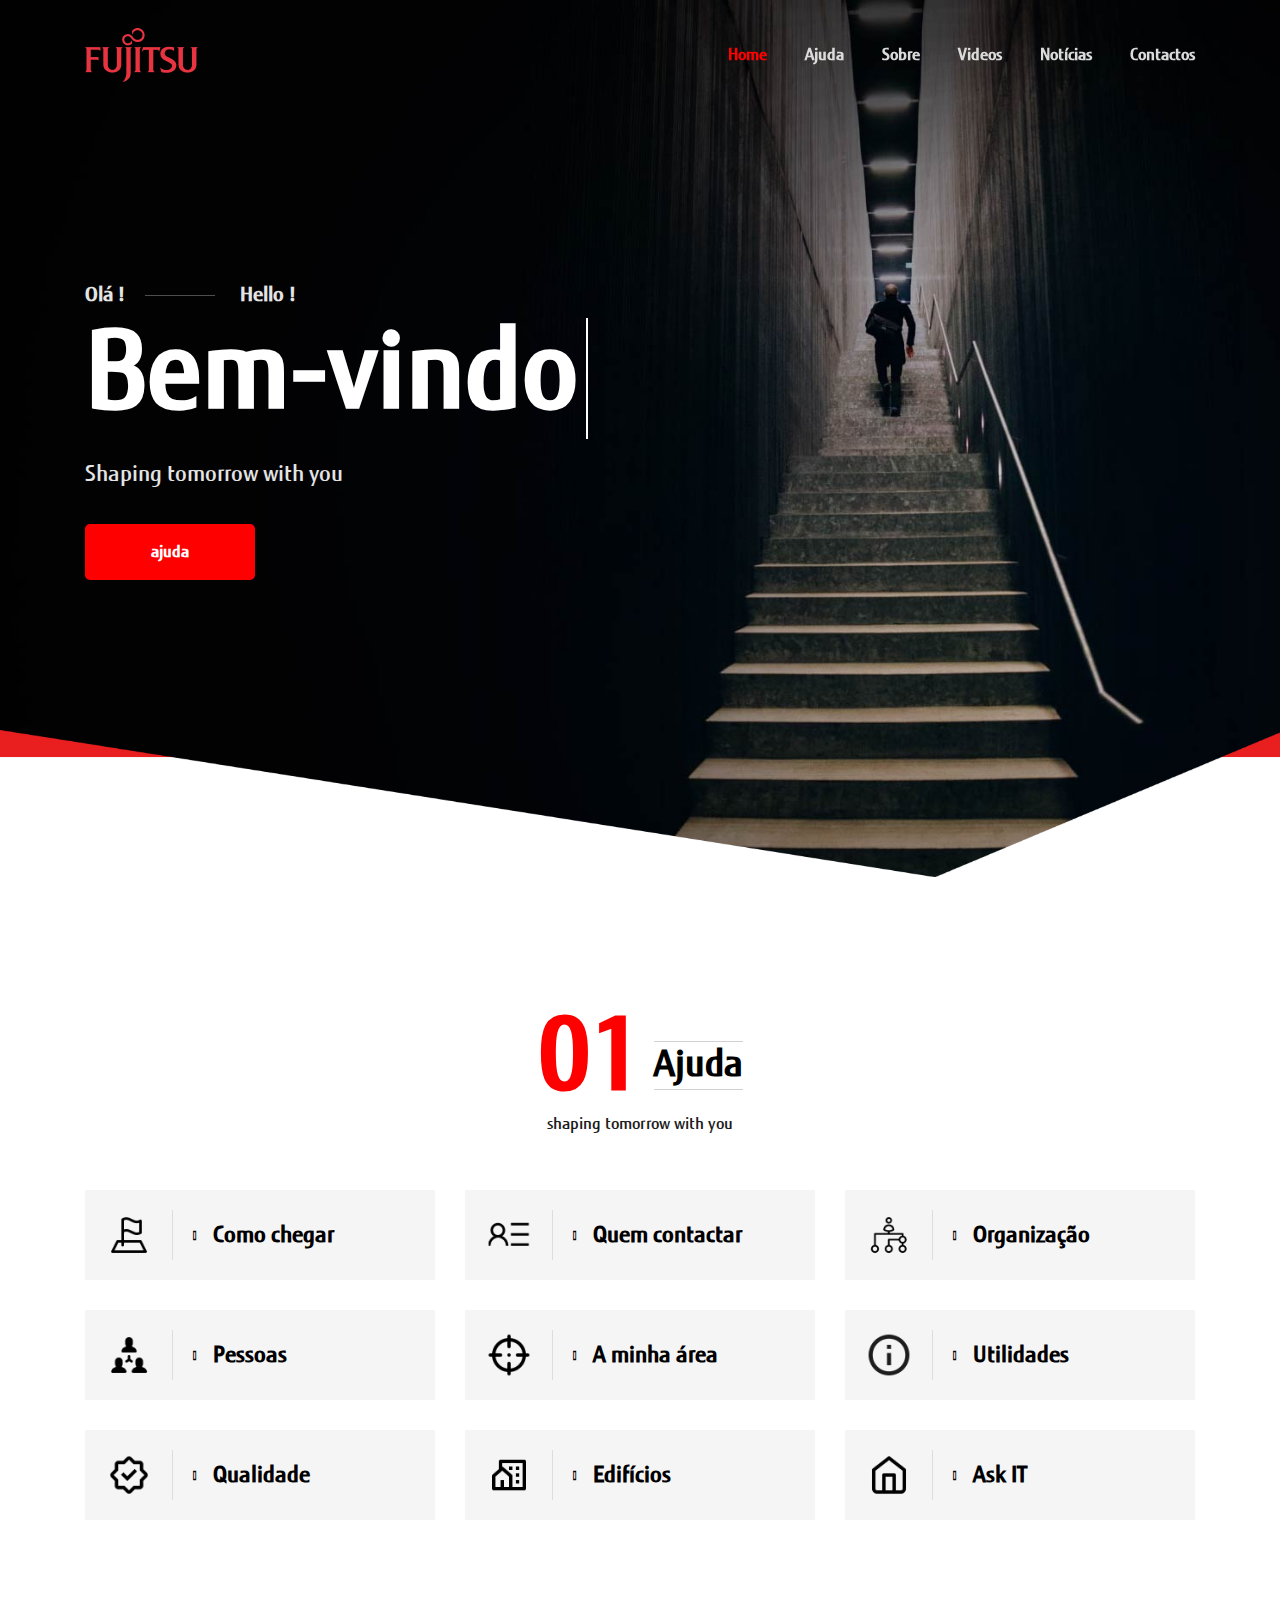
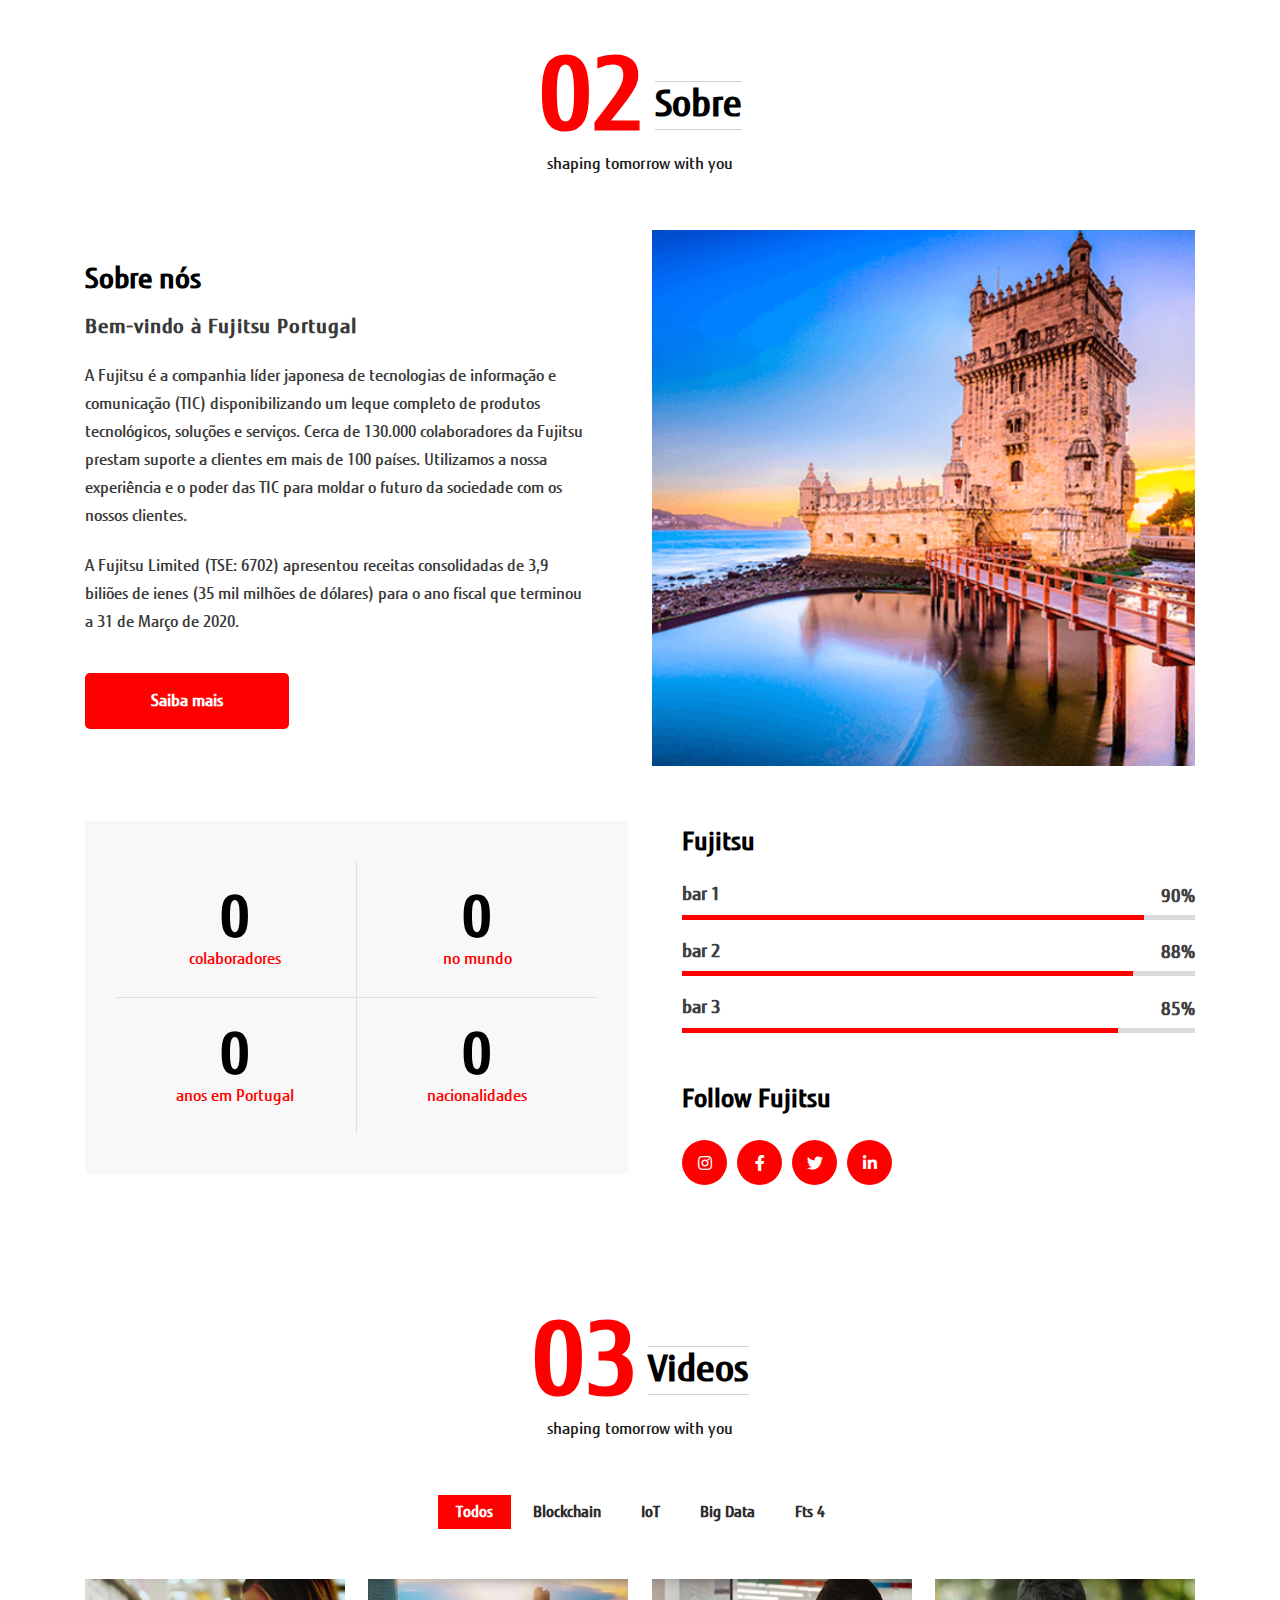
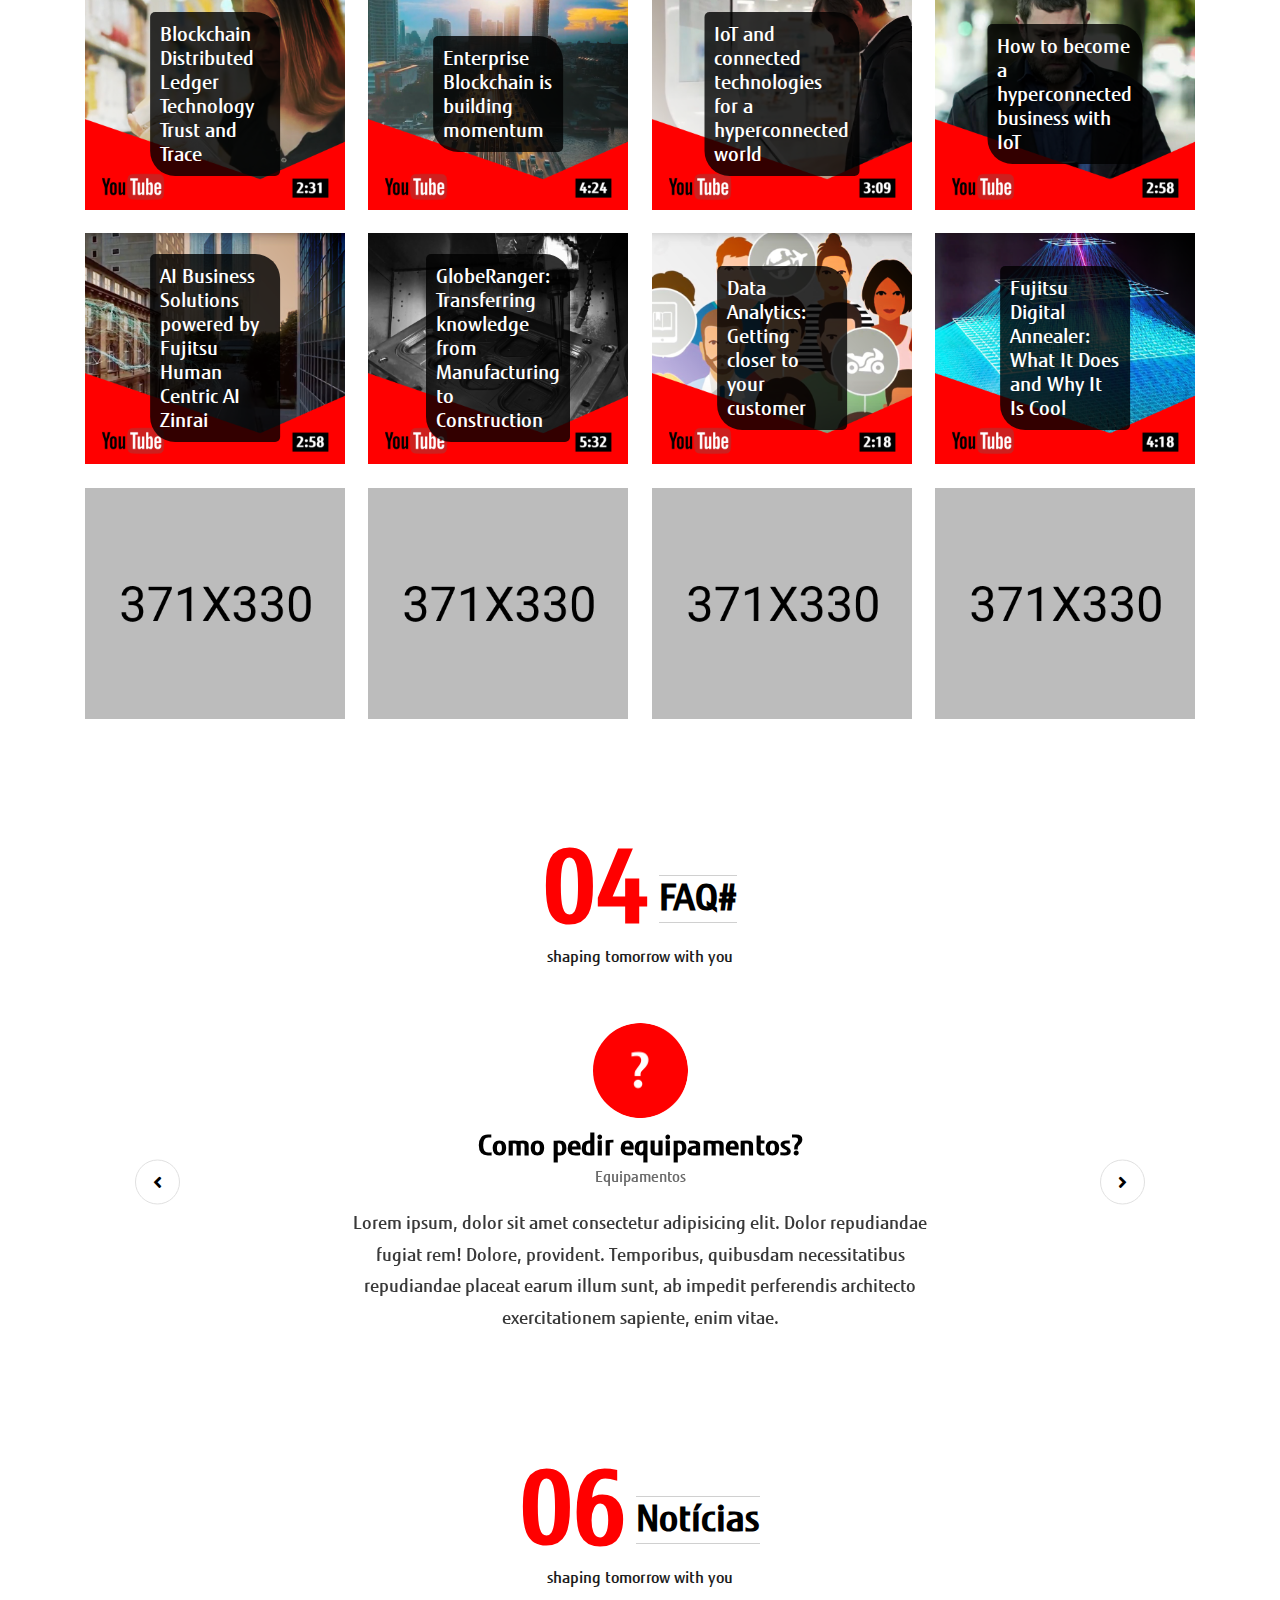
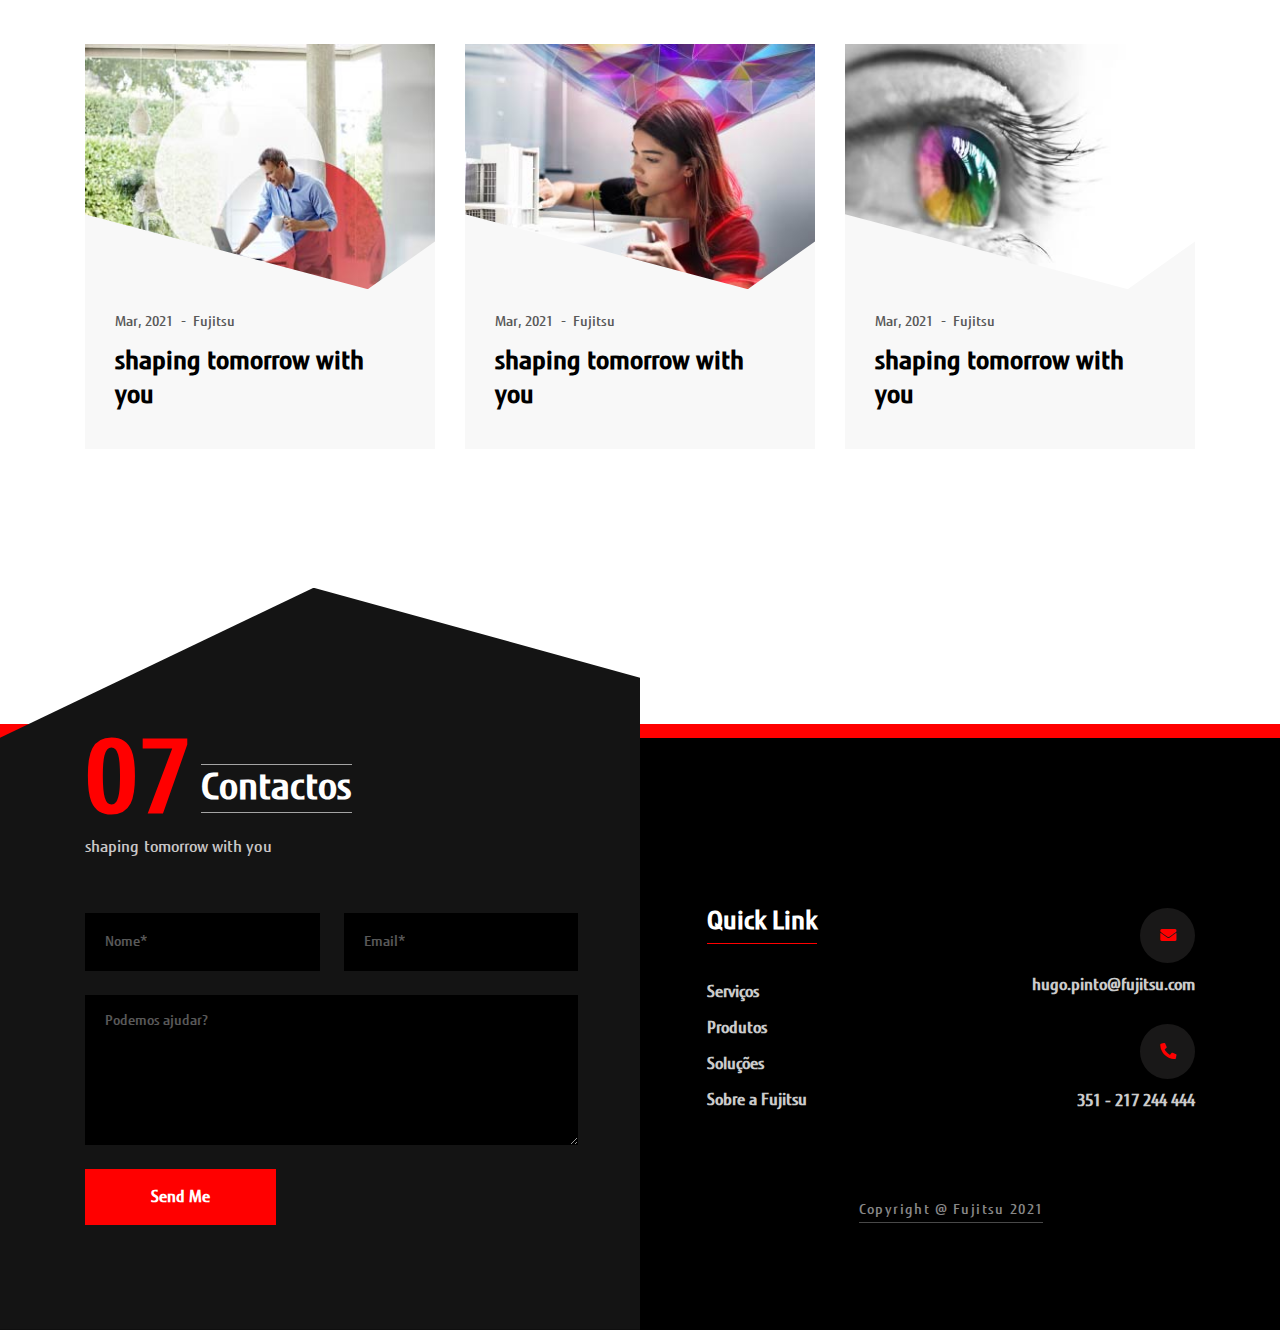
==== commit d17ef21c: "Commit XXII" ====
--- a/Onboarding/index.html
+++ b/Onboarding/index.html
@@ -170,7 +170,7 @@
 
 				<div class="row services-items-list gutters-30">
 					<div class="col-lg-4 col-md-6">
-						<a class="service-item" href="./blog.html">
+						<a class="service-item" href="./ComoChegar.html">
 							<div class="service-icon">
 								<img src="assets/images/icon/services/1.png" alt="Icon" />
 							</div>
@@ -322,7 +322,7 @@
 								<h4 class="promo-title">colaboradores</h4><!-- /.promo-title -->
 							</div><!-- /.promo-number -->
 							<div class="promo-number">
-								<div class="odometer" data-odometer-final="130000">0</div><!-- /.odometer -->
+								<div class="odometer" data-odometer-final="159000">0</div><!-- /.odometer -->
 								<h4 class="promo-title">no mundo</h4><!-- /.promo-title -->
 							</div><!-- /.promo-number -->
 							<div class="promo-number">
@@ -408,136 +408,146 @@
 								<a href="#" data-filter="*" class="filter active">Todos</a>
 							</li>
 							<li>
-								<a href="#" data-filter=".print" class="filter">fts 1</a>
+								<a href="#" data-filter=".blockchain" class="filter">blockchain</a>
 							</li>
 							<li>
-								<a href="#" data-filter=".web" class="filter">fts 2</a>
+								<a href="#" data-filter=".iot" class="filter">IoT</a>
 							</li>
 							<li>
-								<a href="#" data-filter=".mockups" class="filter">fts 3</a>
+								<a href="#" data-filter=".bigdata" class="filter">Big Data</a>
 							</li>
 							<li>
-								<a href="#" data-filter=".application" class="filter">fts 4</a>
+								<a href="#" data-filter=".blockchain" class="filter">fts 4</a>
 							</li>
 						</ul>
 					</div><!-- /.col-12 -->
 				</div><!-- /.row -->
 				<div class="row portfolio-grid gutters-40">
-					<div class="item col-lg-4 col-xl-3 col-md-6 application">
-						<a class="portfolio-item" href="#">
+					<div class="item col-lg-4 col-xl-3 col-md-6 blockchain">
+						<a class="portfolio-item" href="https://www.youtube.com/watch?v=naD5PowXTPM" target="_blank">
 							<figure class="portfolio-thumb">
 								<img src="assets/images/portfolio/1.png" alt="portfolio Item">
-							</figure><!-- /.portfolio-thumb -->
-							<div class="overlay-wrapper">
-								<div class="overlay"></div><!-- /.overlay -->
-								<div class="portfolio-info">
-									<p class="cat">Fujitsu</p>
-									<h3 class="heading">Reimagining Customer Experience</h3>
-								</div><!-- /.portfolio-info -->
-							</div><!-- /.overlay-wrapper -->
-						</a><!-- /.portfolio-item -->
-					</div><!-- /.col-xl-3 -->
-
-					<div class="item col-lg-4 col-xl-3 col-md-6 print mockups">
-						<a class="portfolio-item" href="#">
+								<div class="centered_img_text">Blockchain Distributed Ledger Technology Trust and Trace
+								</div>
+							</figure><!-- /.portfolio-thumb -->
+							<div class="overlay-wrapper">
+								<div class="overlay"></div><!-- /.overlay -->
+								<div class="portfolio-info">
+									<h3 class="heading">Ver Video</h3>
+								</div><!-- /.portfolio-info -->
+							</div><!-- /.overlay-wrapper -->
+						</a><!-- /.portfolio-item -->
+					</div><!-- /.col-xl-3 -->
+
+					<div class="item col-lg-4 col-xl-3 col-md-6 blockchain">
+						<a class="portfolio-item" href="https://www.youtube.com/watch?v=dqiaZv5Pals">
 							<figure class="portfolio-thumb">
 								<img src="assets/images/portfolio/2.png" alt="portfolio Item">
-							</figure><!-- /.portfolio-thumb -->
-							<div class="overlay-wrapper">
-								<div class="overlay"></div><!-- /.overlay -->
-								<div class="portfolio-info">
-									<p class="cat">Branding</p>
-									<h3 class="heading">Creative Design</h3>
-								</div><!-- /.portfolio-info -->
-							</div><!-- /.overlay-wrapper -->
-						</a><!-- /.portfolio-item -->
-					</div><!-- /.col-xl-3 -->
-
-					<div class="item col-lg-4 col-xl-3 col-md-6 web">
-						<a class="portfolio-item" href="#">
+								<div class="centered_img_text">Enterprise Blockchain is building momentum
+								</div>
+							</figure><!-- /.portfolio-thumb -->
+							<div class="overlay-wrapper">
+								<div class="overlay"></div><!-- /.overlay -->
+								<div class="portfolio-info">
+									<h3 class="heading">Ver Video</h3>
+								</div><!-- /.portfolio-info -->
+							</div><!-- /.overlay-wrapper -->
+						</a><!-- /.portfolio-item -->
+					</div><!-- /.col-xl-3 -->
+
+					<div class="item col-lg-4 col-xl-3 col-md-6 iot">
+						<a class="portfolio-item" href="https://www.youtube.com/watch?v=hwBoL0M4HWs">
 							<figure class="portfolio-thumb">
 								<img src="assets/images/portfolio/3.png" alt="portfolio Item">
-							</figure><!-- /.portfolio-thumb -->
-							<div class="overlay-wrapper">
-								<div class="overlay"></div><!-- /.overlay -->
-								<div class="portfolio-info">
-									<p class="cat">Branding</p>
-									<h3 class="heading">Creative Design</h3>
-								</div><!-- /.portfolio-info -->
-							</div><!-- /.overlay-wrapper -->
-						</a><!-- /.portfolio-item -->
-					</div><!-- /.col-xl-3 -->
-
-					<div class="item col-lg-4 col-xl-3 col-md-6 mockups">
-						<a class="portfolio-item" href="#">
+								<div class="centered_img_text">IoT and connected technologies for a hyperconnected world
+								</div>
+							</figure><!-- /.portfolio-thumb -->
+							<div class="overlay-wrapper">
+								<div class="overlay"></div><!-- /.overlay -->
+								<div class="portfolio-info">
+									<h3 class="heading">Ver Video</h3>
+								</div><!-- /.portfolio-info -->
+							</div><!-- /.overlay-wrapper -->
+						</a><!-- /.portfolio-item -->
+					</div><!-- /.col-xl-3 -->
+
+					<div class="item col-lg-4 col-xl-3 col-md-6 iot">
+						<a class="portfolio-item" href="https://www.youtube.com/watch?v=JtAsjh261MI">
 							<figure class="portfolio-thumb">
 								<img src="assets/images/portfolio/4.png" alt="portfolio Item">
-							</figure><!-- /.portfolio-thumb -->
-							<div class="overlay-wrapper">
-								<div class="overlay"></div><!-- /.overlay -->
-								<div class="portfolio-info">
-									<p class="cat">Branding</p>
-									<h3 class="heading">Creative Design</h3>
-								</div><!-- /.portfolio-info -->
-							</div><!-- /.overlay-wrapper -->
-						</a><!-- /.portfolio-item -->
-					</div><!-- /.col-xl-3 -->
-
-					<div class="item col-lg-4 col-xl-3 col-md-6 print web">
-						<a class="portfolio-item" href="#">
+								<div class="centered_img_text">How to become a hyperconnected business with IoT
+								</div>
+							</figure><!-- /.portfolio-thumb -->
+							<div class="overlay-wrapper">
+								<div class="overlay"></div><!-- /.overlay -->
+								<div class="portfolio-info">
+									<h3 class="heading">Ver Video</h3>
+								</div><!-- /.portfolio-info -->
+							</div><!-- /.overlay-wrapper -->
+						</a><!-- /.portfolio-item -->
+					</div><!-- /.col-xl-3 -->
+
+					<div class="item col-lg-4 col-xl-3 col-md-6 print iot">
+						<a class="portfolio-item" href="https://www.youtube.com/watch?v=eoW_qMvMHCU">
 							<figure class="portfolio-thumb">
 								<img src="assets/images/portfolio/5.png" alt="portfolio Item">
-							</figure><!-- /.portfolio-thumb -->
-							<div class="overlay-wrapper">
-								<div class="overlay"></div><!-- /.overlay -->
-								<div class="portfolio-info">
-									<p class="cat">Branding</p>
-									<h3 class="heading">Creative Design</h3>
-								</div><!-- /.portfolio-info -->
-							</div><!-- /.overlay-wrapper -->
-						</a><!-- /.portfolio-item -->
-					</div><!-- /.col-xl-3 -->
-
-					<div class="item col-lg-4 col-xl-3 col-md-6 application">
-						<a class="portfolio-item" href="#">
+								<div class="centered_img_text">AI Business Solutions powered by Fujitsu Human Centric AI
+									Zinrai
+								</div>
+							</figure><!-- /.portfolio-thumb -->
+							<div class="overlay-wrapper">
+								<div class="overlay"></div><!-- /.overlay -->
+								<div class="portfolio-info">
+									<h3 class="heading">Ver Video</h3>
+								</div><!-- /.portfolio-info -->
+							</div><!-- /.overlay-wrapper -->
+						</a><!-- /.portfolio-item -->
+					</div><!-- /.col-xl-3 -->
+
+					<div class="item col-lg-4 col-xl-3 col-md-6 iot">
+						<a class="portfolio-item" href="https://www.youtube.com/watch?v=S-zMuJy1a78">
 							<figure class="portfolio-thumb">
 								<img src="assets/images/portfolio/6.png" alt="portfolio Item">
-							</figure><!-- /.portfolio-thumb -->
-							<div class="overlay-wrapper">
-								<div class="overlay"></div><!-- /.overlay -->
-								<div class="portfolio-info">
-									<p class="cat">Branding</p>
-									<h3 class="heading">Creative Design</h3>
-								</div><!-- /.portfolio-info -->
-							</div><!-- /.overlay-wrapper -->
-						</a><!-- /.portfolio-item -->
-					</div><!-- /.col-xl-3 -->
-
-					<div class="item col-lg-4 col-xl-3 col-md-6 mockups">
-						<a class="portfolio-item" href="#">
+								<div class="centered_img_text">GlobeRanger: Transferring knowledge from Manufacturing to
+									Construction
+								</div>
+							</figure><!-- /.portfolio-thumb -->
+							<div class="overlay-wrapper">
+								<div class="overlay"></div><!-- /.overlay -->
+								<div class="portfolio-info">
+									<h3 class="heading">Ver Video</h3>
+								</div><!-- /.portfolio-info -->
+							</div><!-- /.overlay-wrapper -->
+						</a><!-- /.portfolio-item -->
+					</div><!-- /.col-xl-3 -->
+
+					<div class="item col-lg-4 col-xl-3 col-md-6 bigdata">
+						<a class="portfolio-item" href="https://www.youtube.com/watch?v=uVStQyRI3kg">
 							<figure class="portfolio-thumb">
 								<img src="assets/images/portfolio/7.png" alt="portfolio Item">
-							</figure><!-- /.portfolio-thumb -->
-							<div class="overlay-wrapper">
-								<div class="overlay"></div><!-- /.overlay -->
-								<div class="portfolio-info">
-									<p class="cat">Branding</p>
-									<h3 class="heading">Creative Design</h3>
-								</div><!-- /.portfolio-info -->
-							</div><!-- /.overlay-wrapper -->
-						</a><!-- /.portfolio-item -->
-					</div><!-- /.col-xl-3 -->
-
-					<div class="item col-lg-4 col-xl-3 col-md-6 print">
-						<a class="portfolio-item" href="#">
+								<div class="centered_img_text">Data Analytics: Getting closer to your customer
+								</div>
+							</figure><!-- /.portfolio-thumb -->
+							<div class="overlay-wrapper">
+								<div class="overlay"></div><!-- /.overlay -->
+								<div class="portfolio-info">
+									<h3 class="heading">Ver Video</h3>
+								</div><!-- /.portfolio-info -->
+							</div><!-- /.overlay-wrapper -->
+						</a><!-- /.portfolio-item -->
+					</div><!-- /.col-xl-3 -->
+
+					<div class="item col-lg-4 col-xl-3 col-md-6 bigdata">
+						<a class="portfolio-item" href="https://www.youtube.com/watch?v=nJzxfOC2ebA">
 							<figure class="portfolio-thumb">
 								<img src="assets/images/portfolio/8.png" alt="portfolio Item">
-							</figure><!-- /.portfolio-thumb -->
-							<div class="overlay-wrapper">
-								<div class="overlay"></div><!-- /.overlay -->
-								<div class="portfolio-info">
-									<p class="cat">Branding</p>
-									<h3 class="heading">Creative Design</h3>
+								<div class="centered_img_text">Fujitsu Digital Annealer: What It Does and Why It Is Cool
+								</div>
+							</figure><!-- /.portfolio-thumb -->
+							<div class="overlay-wrapper">
+								<div class="overlay"></div><!-- /.overlay -->
+								<div class="portfolio-info">
+									<h3 class="heading">Ver Video</h3>
 								</div><!-- /.portfolio-info -->
 							</div><!-- /.overlay-wrapper -->
 						</a><!-- /.portfolio-item -->
--- a/Onboarding/assets/css/style.css
+++ b/Onboarding/assets/css/style.css
@@ -19,6 +19,11 @@
   body {
     font-size: 15px;
   }
+}
+
+
+a:hover {
+  color: #ff0000;
 }
 
 /*-------------------------------------------------
@@ -5539,6 +5544,8 @@
   }
 }
 
+/*Title*/
+
 .service-item .title {
   color: black;
   font-size: 20px;
@@ -5595,6 +5602,74 @@
     left: 25px;
   }
 }
+
+/*Title END*/
+
+
+
+/*Title II*/
+
+.service-item .title2 {
+  color: black;
+  font-size: 13px;
+  line-height: 1.25em;
+  margin-bottom: 0;
+  font-weight: 700;
+  padding-left: 40px;
+  -webkit-transition: all 0.15s linear 0ms;
+  transition: all 0.15s linear 0ms;
+  position: relative;
+}
+
+
+@media (min-width: 1200px) {
+  .service-item .title2 {
+    font-size: 13px;
+  }
+}
+
+
+@media (min-width: 1400px) {
+  .service-item .title2 {
+    font-size: 13px;
+    padding-left: 45px;
+  }
+}
+
+@media (min-width: 1400px) {
+  .home .title2 {
+    font-size: 13px;
+    padding-left: 45px;
+  }
+}
+
+
+
+.service-item .title2:before {
+  position: absolute;
+  content: '\f054';
+  font-family: "FujitsuSansMedium";
+  font-size: 13px;
+  padding: 0;
+  left: 20px;
+  top: 1px;
+  color: inherit;
+  -webkit-transition: all 0.15s linear 0ms;
+  transition: all 0.15s linear 0ms;
+}
+
+
+
+@media (min-width: 1400px) {
+  .service-item .title2:before {
+    left: 13px;
+  }
+}
+
+
+/*Title II END*/
+
+
 
 .service-item:hover {
   background-color: #ff0000;
@@ -9638,4 +9713,46 @@
 
 .single-contact-info p a:hover {
   color: #ff0000;
+}
+
+
+.section {
+  padding-top: 100px;
+  padding-bottom: 100px;
+}
+
+.features-alt i {
+  font-size: 42px;
+}
+
+.features-alt h4 {
+  font-style: italic;
+  margin-bottom: 0px;
+}
+
+.features-alt h3 {
+  margin-top: 5px;
+  margin-bottom: 20px;
+}
+
+.features-alt p {
+  font-size: 15px;
+  line-height: 24px;
+}
+
+.text-muted {
+  color: #98a6ad !important;
+}
+
+.centered_img_text {
+  position: absolute;
+  top: 50%;
+  left: 50%;
+  transform: translate(-50%, -50%);
+  color: #fff;
+  font-size: 20px;
+  font-weight: 500;
+  background-color: rgba(0, 0, 0, 0.8);
+  padding: 10px 10px;
+  border-radius: 5px 25px;
 }